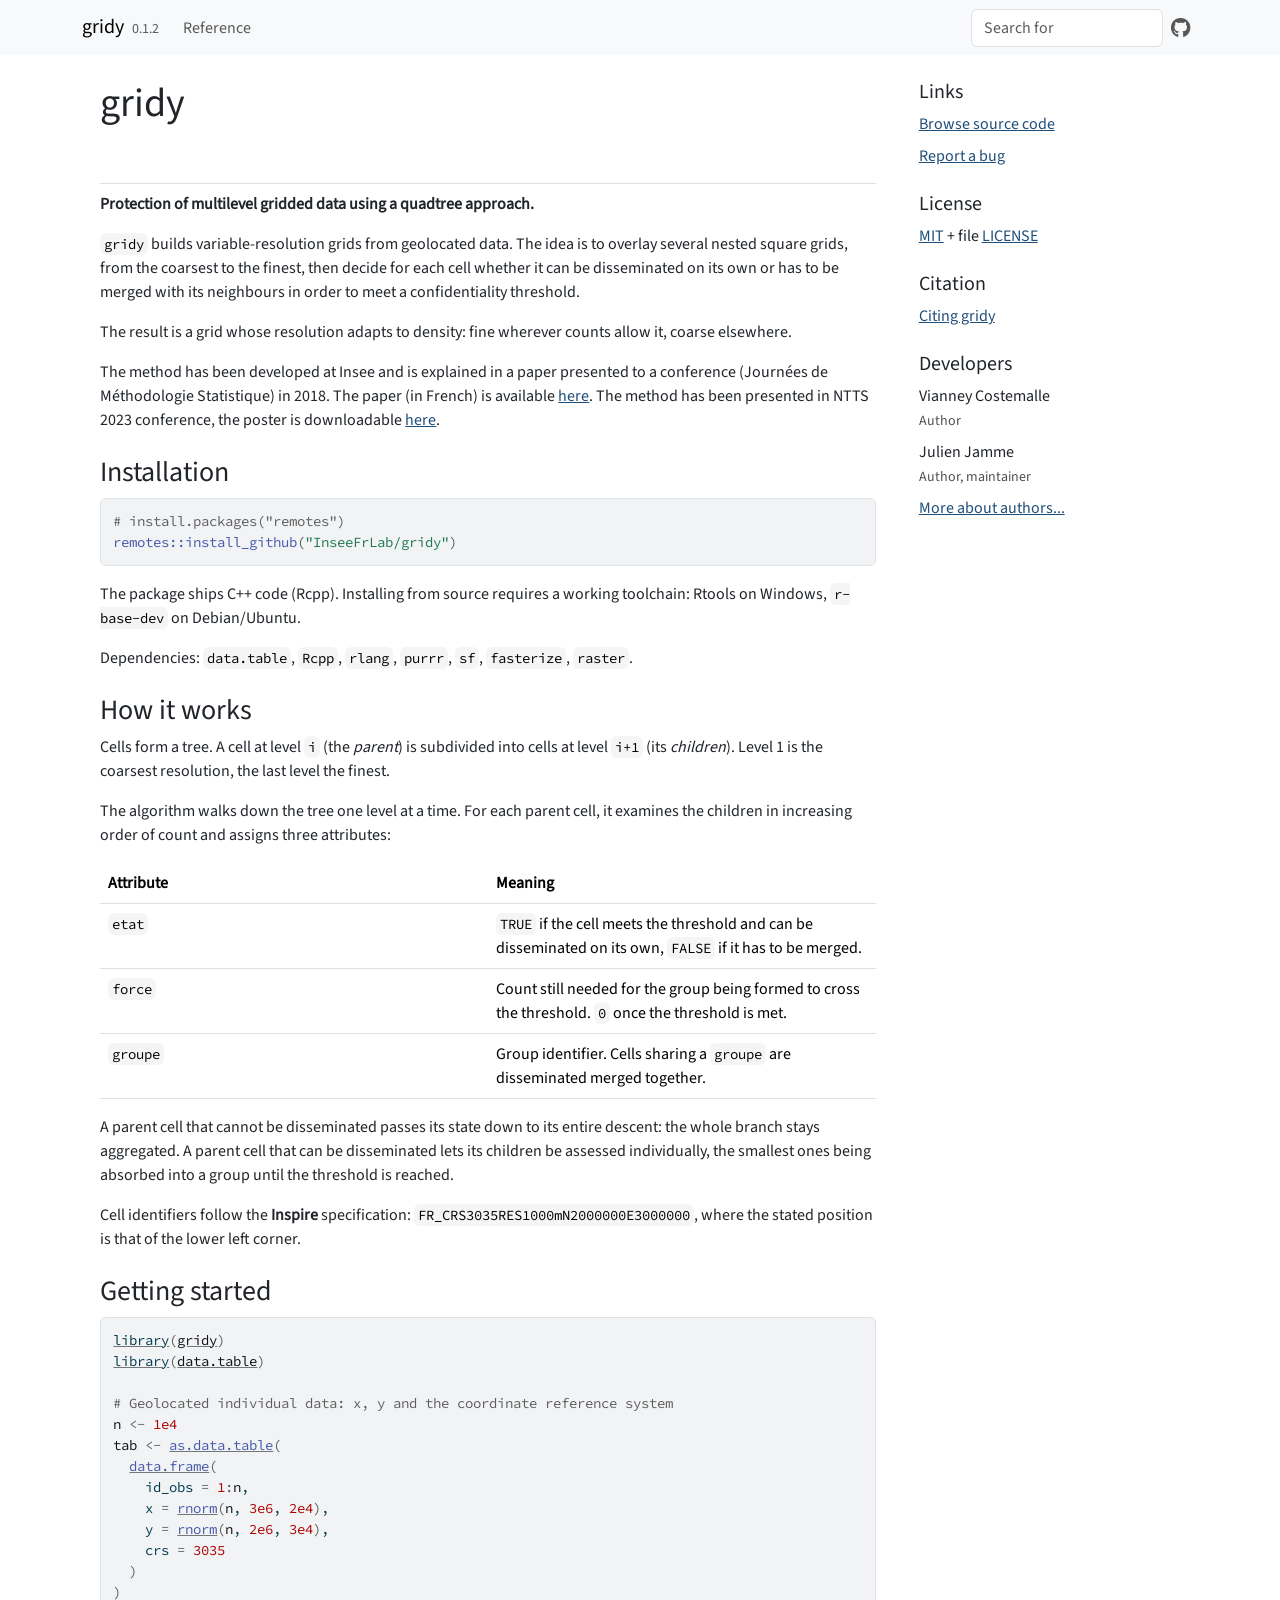
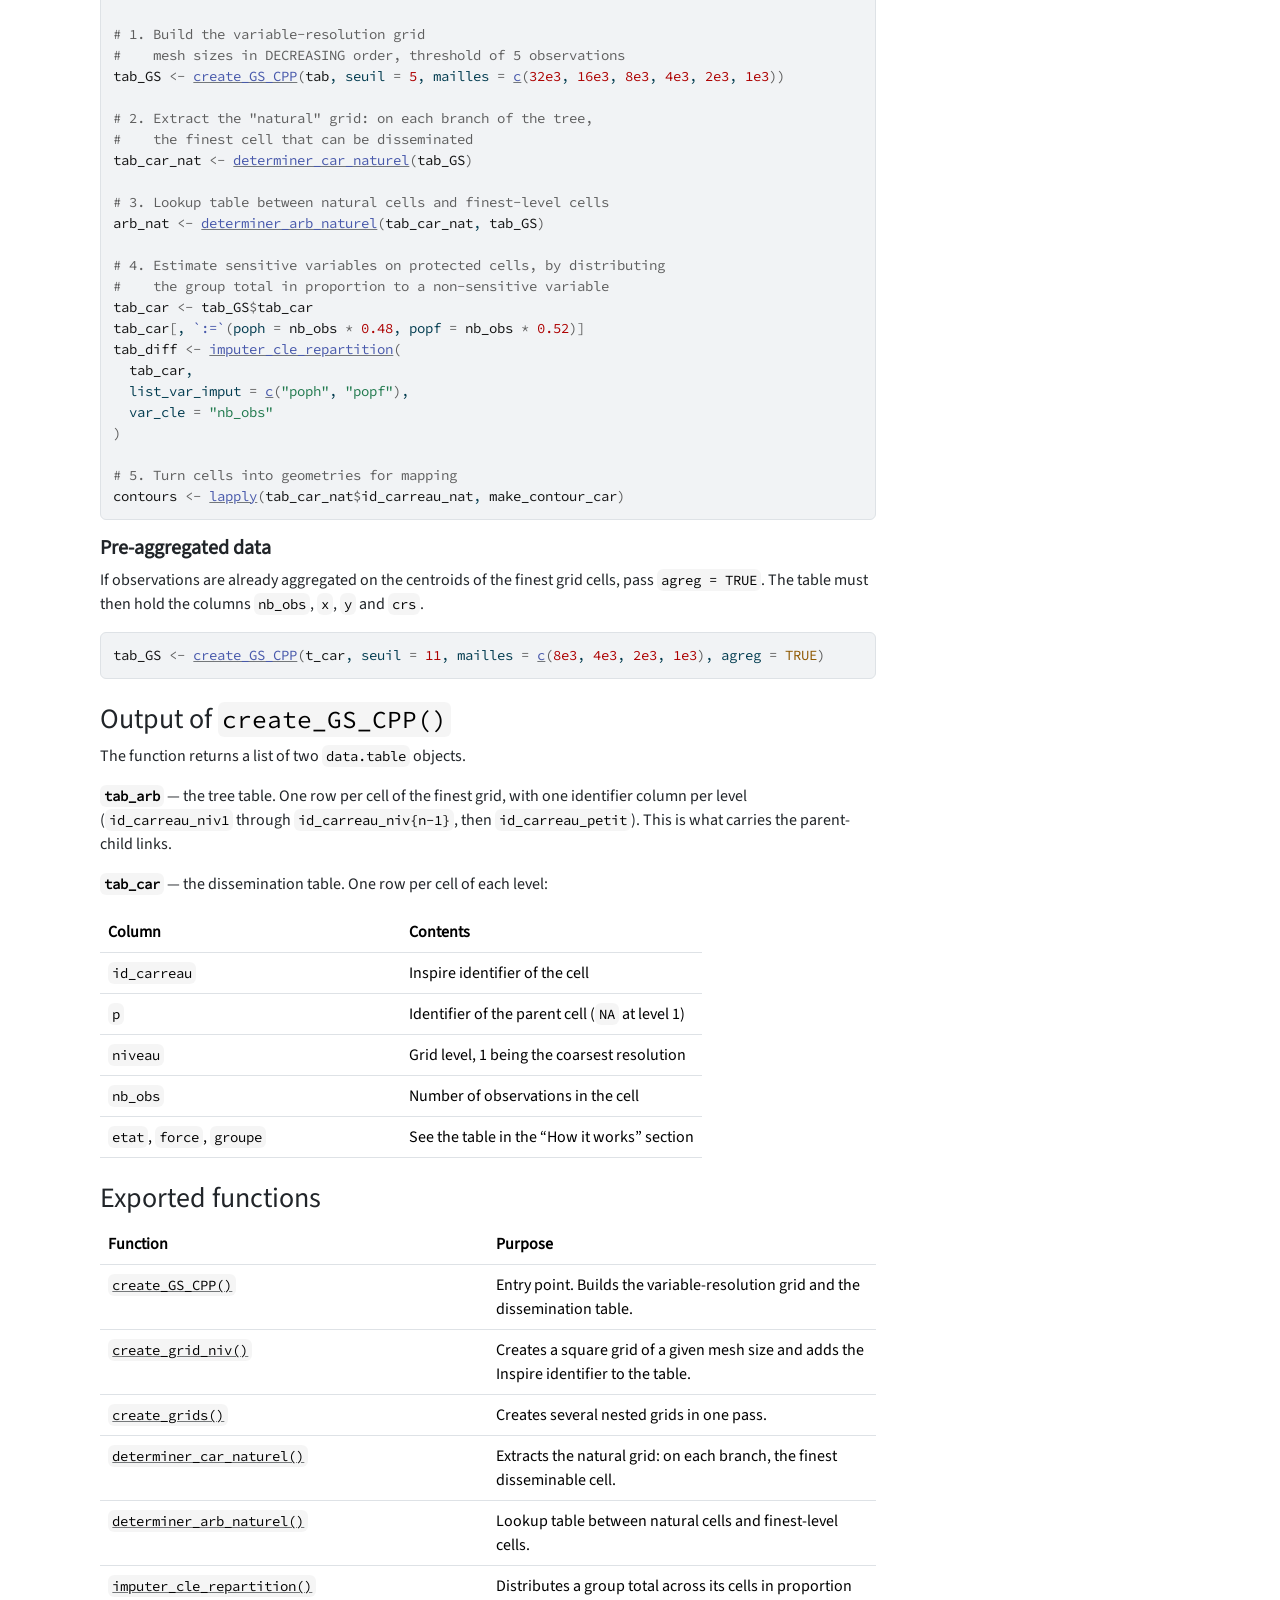
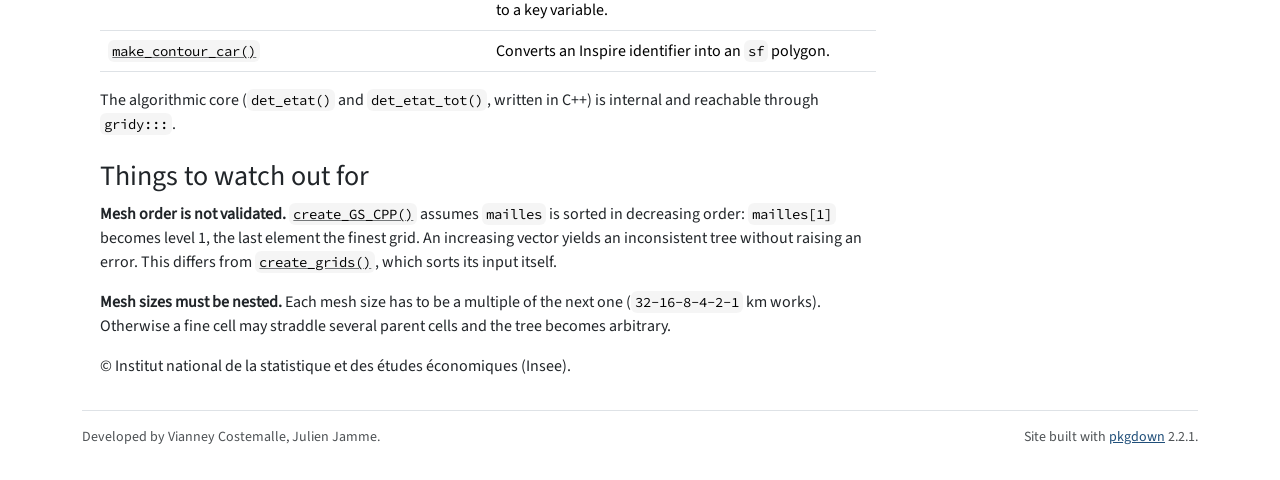
==== index.html @ 4ddfb9d8 "Deploying to gh-pages from @ InseeFrLab/gridy@8c935d1a6d9907ec8af794f78db752bbc20fb508 🚀" ====
<!DOCTYPE html>
<!-- Generated by pkgdown: do not edit by hand --><html lang="en">
<head>
<meta http-equiv="Content-Type" content="text/html; charset=UTF-8">
<meta charset="utf-8">
<meta http-equiv="X-UA-Compatible" content="IE=edge">
<meta name="viewport" content="width=device-width, initial-scale=1, shrink-to-fit=no">
<title>Protect multilevel gridded data • gridy</title>
<script src="deps/jquery-3.6.0/jquery-3.6.0.min.js"></script><meta name="viewport" content="width=device-width, initial-scale=1, shrink-to-fit=no">
<link href="deps/bootstrap-5.3.8/bootstrap.min.css" rel="stylesheet">
<script src="deps/bootstrap-5.3.8/bootstrap.bundle.min.js"></script><link href="deps/Source_Sans_3-0.4.10/font.css" rel="stylesheet">
<link href="deps/Source_Code_Pro-0.4.10/font.css" rel="stylesheet">
<link href="deps/font-awesome-6.5.2/css/all.min.css" rel="stylesheet">
<link href="deps/font-awesome-6.5.2/css/v4-shims.min.css" rel="stylesheet">
<script src="deps/headroom-0.11.0/headroom.min.js"></script><script src="deps/headroom-0.11.0/jQuery.headroom.min.js"></script><script src="deps/bootstrap-toc-1.0.1/bootstrap-toc.min.js"></script><script src="deps/clipboard.js-2.0.11/clipboard.min.js"></script><script src="deps/search-1.0.0/autocomplete.jquery.min.js"></script><script src="deps/search-1.0.0/fuse.min.js"></script><script src="deps/search-1.0.0/mark.min.js"></script><!-- pkgdown --><script src="pkgdown.js"></script><meta property="og:title" content="Protect multilevel gridded data">
<meta name="description" content="Build variable-resolution grids from geolocated data, so that every disseminated unit meets a frequency threshold.
">
<meta property="og:description" content="Build variable-resolution grids from geolocated data, so that every disseminated unit meets a frequency threshold.
">
</head>
<body>
    <a href="#main" class="visually-hidden-focusable">Skip to contents</a>


    <nav class="navbar navbar-expand-lg fixed-top bg-light" data-bs-theme="light" aria-label="Site navigation"><div class="container">

    <a class="navbar-brand me-2" href="index.html">gridy</a>

    <small class="nav-text text-muted me-auto" data-bs-toggle="tooltip" data-bs-placement="bottom" title="">0.1.2</small>


    <button class="navbar-toggler" type="button" data-bs-toggle="collapse" data-bs-target="#navbar" aria-controls="navbar" aria-expanded="false" aria-label="Toggle navigation">
      <span class="navbar-toggler-icon"></span>
    </button>

    <div id="navbar" class="collapse navbar-collapse ms-3">
      <ul class="navbar-nav me-auto">
<li class="nav-item"><a class="nav-link" href="reference/index.html">Reference</a></li>
      </ul>
<ul class="navbar-nav">
<li class="nav-item"><form class="form-inline" role="search">
 <input class="form-control" type="search" name="search-input" id="search-input" autocomplete="off" aria-label="Search site" placeholder="Search for" data-search-index="search.json">
</form></li>
<li class="nav-item"><a class="external-link nav-link" href="https://github.com/InseeFrLab/gridy/" aria-label="GitHub"><span class="fa fab fa-github fa-lg"></span></a></li>
      </ul>
</div>


  </div>
</nav><div class="container template-home">
<div class="row">
  <main id="main" class="col-md-9"><div class="section level1">
<div class="page-header"><h1 id="gridy">gridy<a class="anchor" aria-label="anchor" href="#gridy"></a>
</h1></div>
<!-- badges: start -->
<!-- badges: end -->
<p><strong>Protection of multilevel gridded data using a quadtree approach.</strong></p>
<p><code>gridy</code> builds variable-resolution grids from geolocated data. The idea is to overlay several nested square grids, from the coarsest to the finest, then decide for each cell whether it can be disseminated on its own or has to be merged with its neighbours in order to meet a confidentiality threshold.</p>
<p>The result is a grid whose resolution adapts to density: fine wherever counts allow it, coarse elsewhere.</p>
<p>The method has been developed at Insee and is explained in a paper presented to a conference (Journées de Méthodologie Statistique) in 2018. The paper (in French) is available <a href="https://journees-methodologie-statistique.insee.net/diffusion-de-donnees-finement-localisees-ne-laisser-personne-sur-le-carreau/" class="external-link">here</a>. The method has been presented in NTTS 2023 conference, the poster is downloadable <a href="https://github.com/InseeFrLab/ntts_2023_poster_census_sdc_template_insee/blob/main/ntts_2023_poster_census_sdc_template_insee.pdf" class="external-link">here</a>.</p>
<div class="section level2">
<h2 id="installation">Installation<a class="anchor" aria-label="anchor" href="#installation"></a>
</h2>
<div class="sourceCode" id="cb1"><pre class="downlit sourceCode r">
<code class="sourceCode R"><span><span class="co"># install.packages("remotes")</span></span>
<span><span class="fu">remotes</span><span class="fu">::</span><span class="fu">install_github</span><span class="op">(</span><span class="st">"InseeFrLab/gridy"</span><span class="op">)</span></span></code></pre></div>
<p>The package ships C++ code (Rcpp). Installing from source requires a working toolchain: Rtools on Windows, <code>r-base-dev</code> on Debian/Ubuntu.</p>
<p>Dependencies: <code>data.table</code>, <code>Rcpp</code>, <code>rlang</code>, <code>purrr</code>, <code>sf</code>, <code>fasterize</code>, <code>raster</code>.</p>
</div>
<div class="section level2">
<h2 id="how-it-works">How it works<a class="anchor" aria-label="anchor" href="#how-it-works"></a>
</h2>
<p>Cells form a tree. A cell at level <code>i</code> (the <em>parent</em>) is subdivided into cells at level <code>i+1</code> (its <em>children</em>). Level 1 is the coarsest resolution, the last level the finest.</p>
<p>The algorithm walks down the tree one level at a time. For each parent cell, it examines the children in increasing order of count and assigns three attributes:</p>
<table class="table">
<colgroup>
<col width="50%">
<col width="50%">
</colgroup>
<thead><tr>
<th>Attribute</th>
<th>Meaning</th>
</tr></thead>
<tbody>
<tr>
<td><code>etat</code></td>
<td>
<code>TRUE</code> if the cell meets the threshold and can be disseminated on its own, <code>FALSE</code> if it has to be merged.</td>
</tr>
<tr>
<td><code>force</code></td>
<td>Count still needed for the group being formed to cross the threshold. <code>0</code> once the threshold is met.</td>
</tr>
<tr>
<td><code>groupe</code></td>
<td>Group identifier. Cells sharing a <code>groupe</code> are disseminated merged together.</td>
</tr>
</tbody>
</table>
<p>A parent cell that cannot be disseminated passes its state down to its entire descent: the whole branch stays aggregated. A parent cell that can be disseminated lets its children be assessed individually, the smallest ones being absorbed into a group until the threshold is reached.</p>
<p>Cell identifiers follow the <strong>Inspire</strong> specification: <code>FR_CRS3035RES1000mN2000000E3000000</code>, where the stated position is that of the lower left corner.</p>
</div>
<div class="section level2">
<h2 id="getting-started">Getting started<a class="anchor" aria-label="anchor" href="#getting-started"></a>
</h2>
<div class="sourceCode" id="cb2"><pre class="downlit sourceCode r">
<code class="sourceCode R"><span><span class="kw"><a href="https://rdrr.io/r/base/library.html" class="external-link">library</a></span><span class="op">(</span><span class="va"><a href="https://github.com/InseeFrLab/gridy" class="external-link">gridy</a></span><span class="op">)</span></span>
<span><span class="kw"><a href="https://rdrr.io/r/base/library.html" class="external-link">library</a></span><span class="op">(</span><span class="va"><a href="https://r-datatable.com" class="external-link">data.table</a></span><span class="op">)</span></span>
<span></span>
<span><span class="co"># Geolocated individual data: x, y and the coordinate reference system</span></span>
<span><span class="va">n</span> <span class="op">&lt;-</span> <span class="fl">1e4</span></span>
<span><span class="va">tab</span> <span class="op">&lt;-</span> <span class="fu"><a href="https://rdrr.io/pkg/data.table/man/as.data.table.html" class="external-link">as.data.table</a></span><span class="op">(</span></span>
<span>  <span class="fu"><a href="https://rdrr.io/r/base/data.frame.html" class="external-link">data.frame</a></span><span class="op">(</span></span>
<span>    id_obs <span class="op">=</span> <span class="fl">1</span><span class="op">:</span><span class="va">n</span>,</span>
<span>    x <span class="op">=</span> <span class="fu"><a href="https://rdrr.io/r/stats/Normal.html" class="external-link">rnorm</a></span><span class="op">(</span><span class="va">n</span>, <span class="fl">3e6</span>, <span class="fl">2e4</span><span class="op">)</span>,</span>
<span>    y <span class="op">=</span> <span class="fu"><a href="https://rdrr.io/r/stats/Normal.html" class="external-link">rnorm</a></span><span class="op">(</span><span class="va">n</span>, <span class="fl">2e6</span>, <span class="fl">3e4</span><span class="op">)</span>,</span>
<span>    crs <span class="op">=</span> <span class="fl">3035</span></span>
<span>  <span class="op">)</span></span>
<span><span class="op">)</span></span>
<span></span>
<span><span class="co"># 1. Build the variable-resolution grid</span></span>
<span><span class="co">#    mesh sizes in DECREASING order, threshold of 5 observations</span></span>
<span><span class="va">tab_GS</span> <span class="op">&lt;-</span> <span class="fu"><a href="reference/create_GS_CPP.html">create_GS_CPP</a></span><span class="op">(</span><span class="va">tab</span>, seuil <span class="op">=</span> <span class="fl">5</span>, mailles <span class="op">=</span> <span class="fu"><a href="https://rdrr.io/r/base/c.html" class="external-link">c</a></span><span class="op">(</span><span class="fl">32e3</span>, <span class="fl">16e3</span>, <span class="fl">8e3</span>, <span class="fl">4e3</span>, <span class="fl">2e3</span>, <span class="fl">1e3</span><span class="op">)</span><span class="op">)</span></span>
<span></span>
<span><span class="co"># 2. Extract the "natural" grid: on each branch of the tree,</span></span>
<span><span class="co">#    the finest cell that can be disseminated</span></span>
<span><span class="va">tab_car_nat</span> <span class="op">&lt;-</span> <span class="fu"><a href="reference/determiner_car_naturel.html">determiner_car_naturel</a></span><span class="op">(</span><span class="va">tab_GS</span><span class="op">)</span></span>
<span></span>
<span><span class="co"># 3. Lookup table between natural cells and finest-level cells</span></span>
<span><span class="va">arb_nat</span> <span class="op">&lt;-</span> <span class="fu"><a href="reference/determiner_arb_naturel.html">determiner_arb_naturel</a></span><span class="op">(</span><span class="va">tab_car_nat</span>, <span class="va">tab_GS</span><span class="op">)</span></span>
<span></span>
<span><span class="co"># 4. Estimate sensitive variables on protected cells, by distributing</span></span>
<span><span class="co">#    the group total in proportion to a non-sensitive variable</span></span>
<span><span class="va">tab_car</span> <span class="op">&lt;-</span> <span class="va">tab_GS</span><span class="op">$</span><span class="va">tab_car</span></span>
<span><span class="va">tab_car</span><span class="op">[</span>, <span class="fu">`:=`</span><span class="op">(</span>poph <span class="op">=</span> <span class="va">nb_obs</span> <span class="op">*</span> <span class="fl">0.48</span>, popf <span class="op">=</span> <span class="va">nb_obs</span> <span class="op">*</span> <span class="fl">0.52</span><span class="op">)</span><span class="op">]</span></span>
<span><span class="va">tab_diff</span> <span class="op">&lt;-</span> <span class="fu"><a href="reference/imputer_cle_repartition.html">imputer_cle_repartition</a></span><span class="op">(</span></span>
<span>  <span class="va">tab_car</span>,</span>
<span>  list_var_imput <span class="op">=</span> <span class="fu"><a href="https://rdrr.io/r/base/c.html" class="external-link">c</a></span><span class="op">(</span><span class="st">"poph"</span>, <span class="st">"popf"</span><span class="op">)</span>,</span>
<span>  var_cle <span class="op">=</span> <span class="st">"nb_obs"</span></span>
<span><span class="op">)</span></span>
<span></span>
<span><span class="co"># 5. Turn cells into geometries for mapping</span></span>
<span><span class="va">contours</span> <span class="op">&lt;-</span> <span class="fu"><a href="https://rdrr.io/r/base/lapply.html" class="external-link">lapply</a></span><span class="op">(</span><span class="va">tab_car_nat</span><span class="op">$</span><span class="va">id_carreau_nat</span>, <span class="va">make_contour_car</span><span class="op">)</span></span></code></pre></div>
<div class="section level3">
<h3 id="pre-aggregated-data">Pre-aggregated data<a class="anchor" aria-label="anchor" href="#pre-aggregated-data"></a>
</h3>
<p>If observations are already aggregated on the centroids of the finest grid cells, pass <code>agreg = TRUE</code>. The table must then hold the columns <code>nb_obs</code>, <code>x</code>, <code>y</code> and <code>crs</code>.</p>
<div class="sourceCode" id="cb3"><pre class="downlit sourceCode r">
<code class="sourceCode R"><span><span class="va">tab_GS</span> <span class="op">&lt;-</span> <span class="fu"><a href="reference/create_GS_CPP.html">create_GS_CPP</a></span><span class="op">(</span><span class="va">t_car</span>, seuil <span class="op">=</span> <span class="fl">11</span>, mailles <span class="op">=</span> <span class="fu"><a href="https://rdrr.io/r/base/c.html" class="external-link">c</a></span><span class="op">(</span><span class="fl">8e3</span>, <span class="fl">4e3</span>, <span class="fl">2e3</span>, <span class="fl">1e3</span><span class="op">)</span>, agreg <span class="op">=</span> <span class="cn">TRUE</span><span class="op">)</span></span></code></pre></div>
</div>
</div>
<div class="section level2">
<h2 id="output-of-create_gs_cpp">Output of <code>create_GS_CPP()</code>
<a class="anchor" aria-label="anchor" href="#output-of-create_gs_cpp"></a>
</h2>
<p>The function returns a list of two <code>data.table</code> objects.</p>
<p><strong><code>tab_arb</code></strong> — the tree table. One row per cell of the finest grid, with one identifier column per level (<code>id_carreau_niv1</code> through <code>id_carreau_niv{n-1}</code>, then <code>id_carreau_petit</code>). This is what carries the parent-child links.</p>
<p><strong><code>tab_car</code></strong> — the dissemination table. One row per cell of each level:</p>
<table class="table">
<colgroup>
<col width="50%">
<col width="50%">
</colgroup>
<thead><tr>
<th>Column</th>
<th>Contents</th>
</tr></thead>
<tbody>
<tr>
<td><code>id_carreau</code></td>
<td>Inspire identifier of the cell</td>
</tr>
<tr>
<td><code>p</code></td>
<td>Identifier of the parent cell (<code>NA</code> at level 1)</td>
</tr>
<tr>
<td><code>niveau</code></td>
<td>Grid level, 1 being the coarsest resolution</td>
</tr>
<tr>
<td><code>nb_obs</code></td>
<td>Number of observations in the cell</td>
</tr>
<tr>
<td>
<code>etat</code>, <code>force</code>, <code>groupe</code>
</td>
<td>See the table in the “How it works” section</td>
</tr>
</tbody>
</table>
</div>
<div class="section level2">
<h2 id="exported-functions">Exported functions<a class="anchor" aria-label="anchor" href="#exported-functions"></a>
</h2>
<table class="table">
<colgroup>
<col width="50%">
<col width="50%">
</colgroup>
<thead><tr>
<th>Function</th>
<th>Purpose</th>
</tr></thead>
<tbody>
<tr>
<td><code><a href="reference/create_GS_CPP.html">create_GS_CPP()</a></code></td>
<td>Entry point. Builds the variable-resolution grid and the dissemination table.</td>
</tr>
<tr>
<td><code><a href="reference/create_grid_niv.html">create_grid_niv()</a></code></td>
<td>Creates a square grid of a given mesh size and adds the Inspire identifier to the table.</td>
</tr>
<tr>
<td><code><a href="reference/create_grids.html">create_grids()</a></code></td>
<td>Creates several nested grids in one pass.</td>
</tr>
<tr>
<td><code><a href="reference/determiner_car_naturel.html">determiner_car_naturel()</a></code></td>
<td>Extracts the natural grid: on each branch, the finest disseminable cell.</td>
</tr>
<tr>
<td><code><a href="reference/determiner_arb_naturel.html">determiner_arb_naturel()</a></code></td>
<td>Lookup table between natural cells and finest-level cells.</td>
</tr>
<tr>
<td><code><a href="reference/imputer_cle_repartition.html">imputer_cle_repartition()</a></code></td>
<td>Distributes a group total across its cells in proportion to a key variable.</td>
</tr>
<tr>
<td><code><a href="reference/make_contour_car.html">make_contour_car()</a></code></td>
<td>Converts an Inspire identifier into an <code>sf</code> polygon.</td>
</tr>
</tbody>
</table>
<p>The algorithmic core (<code>det_etat()</code> and <code>det_etat_tot()</code>, written in C++) is internal and reachable through <code>gridy:::</code>.</p>
</div>
<div class="section level2">
<h2 id="things-to-watch-out-for">Things to watch out for<a class="anchor" aria-label="anchor" href="#things-to-watch-out-for"></a>
</h2>
<p><strong>Mesh order is not validated.</strong> <code><a href="reference/create_GS_CPP.html">create_GS_CPP()</a></code> assumes <code>mailles</code> is sorted in decreasing order: <code>mailles[1]</code> becomes level 1, the last element the finest grid. An increasing vector yields an inconsistent tree without raising an error. This differs from <code><a href="reference/create_grids.html">create_grids()</a></code>, which sorts its input itself.</p>
<p><strong>Mesh sizes must be nested.</strong> Each mesh size has to be a multiple of the next one (<code>32-16-8-4-2-1</code> km works). Otherwise a fine cell may straddle several parent cells and the tree becomes arbitrary.</p>
<p>© Institut national de la statistique et des études économiques (Insee).</p>
</div>
</div>
  </main><aside class="col-md-3"><div class="links">
<h2 data-toc-skip>Links</h2>
<ul class="list-unstyled">
<li><a href="https://github.com/InseeFrLab/gridy/" class="external-link">Browse source code</a></li>
<li><a href="https://github.com/InseeFrLab/gridy/issues" class="external-link">Report a bug</a></li>
</ul>
</div>

<div class="license">
<h2 data-toc-skip>License</h2>
<ul class="list-unstyled">
<li>
<a href="https://opensource.org/licenses/mit-license.php" class="external-link">MIT</a> + file <a href="LICENSE-text.html">LICENSE</a>
</li>
</ul>
</div>


<div class="citation">
<h2 data-toc-skip>Citation</h2>
<ul class="list-unstyled">
<li><a href="authors.html#citation">Citing gridy</a></li>
</ul>
</div>

<div class="developers">
<h2 data-toc-skip>Developers</h2>
<ul class="list-unstyled">
<li>Vianney Costemalle <br><small class="roles"> Author </small>   </li>
<li>Julien Jamme <br><small class="roles"> Author, maintainer </small>   </li>
<li><a href="authors.html">More about authors...</a></li>
</ul>
</div>



  </aside>
</div>


    <footer><div class="pkgdown-footer-left">
  <p>Developed by Vianney Costemalle, Julien Jamme.</p>
</div>

<div class="pkgdown-footer-right">
  <p>Site built with <a href="https://pkgdown.r-lib.org/" class="external-link">pkgdown</a> 2.2.1.</p>
</div>

    </footer>
</div>





  </body>
</html>
---- deps/Source_Sans_3-0.4.10/font.css ----
/* cyrillic-ext */
@font-face {
  font-family: 'Source Sans 3';
  font-style: normal;
  font-weight: 400;
  font-display: swap;
  src: url(nwpBtKy2OAdR1K-IwhWudF-R9QMylBJAV3Bo8Ky462EH9CsKng.woff2) format('woff2');
  unicode-range: U+0460-052F, U+1C80-1C8A, U+20B4, U+2DE0-2DFF, U+A640-A69F, U+FE2E-FE2F;
}
/* cyrillic */
@font-face {
  font-family: 'Source Sans 3';
  font-style: normal;
  font-weight: 400;
  font-display: swap;
  src: url(nwpBtKy2OAdR1K-IwhWudF-R9QMylBJAV3Bo8Ky462EO9CsKng.woff2) format('woff2');
  unicode-range: U+0301, U+0400-045F, U+0490-0491, U+04B0-04B1, U+2116;
}
/* greek-ext */
@font-face {
  font-family: 'Source Sans 3';
  font-style: normal;
  font-weight: 400;
  font-display: swap;
  src: url(nwpBtKy2OAdR1K-IwhWudF-R9QMylBJAV3Bo8Ky462EG9CsKng.woff2) format('woff2');
  unicode-range: U+1F00-1FFF;
}
/* greek */
@font-face {
  font-family: 'Source Sans 3';
  font-style: normal;
  font-weight: 400;
  font-display: swap;
  src: url(nwpBtKy2OAdR1K-IwhWudF-R9QMylBJAV3Bo8Ky462EJ9CsKng.woff2) format('woff2');
  unicode-range: U+0370-0377, U+037A-037F, U+0384-038A, U+038C, U+038E-03A1, U+03A3-03FF;
}
/* vietnamese */
@font-face {
  font-family: 'Source Sans 3';
  font-style: normal;
  font-weight: 400;
  font-display: swap;
  src: url(nwpBtKy2OAdR1K-IwhWudF-R9QMylBJAV3Bo8Ky462EF9CsKng.woff2) format('woff2');
  unicode-range: U+0102-0103, U+0110-0111, U+0128-0129, U+0168-0169, U+01A0-01A1, U+01AF-01B0, U+0300-0301, U+0303-0304, U+0308-0309, U+0323, U+0329, U+1EA0-1EF9, U+20AB;
}
/* latin-ext */
@font-face {
  font-family: 'Source Sans 3';
  font-style: normal;
  font-weight: 400;
  font-display: swap;
  src: url(nwpBtKy2OAdR1K-IwhWudF-R9QMylBJAV3Bo8Ky462EE9CsKng.woff2) format('woff2');
  unicode-range: U+0100-02BA, U+02BD-02C5, U+02C7-02CC, U+02CE-02D7, U+02DD-02FF, U+0304, U+0308, U+0329, U+1D00-1DBF, U+1E00-1E9F, U+1EF2-1EFF, U+2020, U+20A0-20AB, U+20AD-20C0, U+2113, U+2C60-2C7F, U+A720-A7FF;
}
/* latin */
@font-face {
  font-family: 'Source Sans 3';
  font-style: normal;
  font-weight: 400;
  font-display: swap;
  src: url(nwpBtKy2OAdR1K-IwhWudF-R9QMylBJAV3Bo8Ky462EK9Cs.woff2) format('woff2');
  unicode-range: U+0000-00FF, U+0131, U+0152-0153, U+02BB-02BC, U+02C6, U+02DA, U+02DC, U+0304, U+0308, U+0329, U+2000-206F, U+20AC, U+2122, U+2191, U+2193, U+2212, U+2215, U+FEFF, U+FFFD;
}
---- deps/Source_Code_Pro-0.4.10/font.css ----
/* cyrillic-ext */
@font-face {
  font-family: 'Source Code Pro';
  font-style: normal;
  font-weight: 400;
  font-display: swap;
  src: url(HI_diYsKILxRpg3hIP6sJ7fM7PqPMcMnZFqUwX28DMyQtMRrTEUc.woff2) format('woff2');
  unicode-range: U+0460-052F, U+1C80-1C8A, U+20B4, U+2DE0-2DFF, U+A640-A69F, U+FE2E-FE2F;
}
/* cyrillic */
@font-face {
  font-family: 'Source Code Pro';
  font-style: normal;
  font-weight: 400;
  font-display: swap;
  src: url(HI_diYsKILxRpg3hIP6sJ7fM7PqPMcMnZFqUwX28DMyQtM1rTEUc.woff2) format('woff2');
  unicode-range: U+0301, U+0400-045F, U+0490-0491, U+04B0-04B1, U+2116;
}
/* greek-ext */
@font-face {
  font-family: 'Source Code Pro';
  font-style: normal;
  font-weight: 400;
  font-display: swap;
  src: url(HI_diYsKILxRpg3hIP6sJ7fM7PqPMcMnZFqUwX28DMyQtMVrTEUc.woff2) format('woff2');
  unicode-range: U+1F00-1FFF;
}
/* greek */
@font-face {
  font-family: 'Source Code Pro';
  font-style: normal;
  font-weight: 400;
  font-display: swap;
  src: url(HI_diYsKILxRpg3hIP6sJ7fM7PqPMcMnZFqUwX28DMyQtMprTEUc.woff2) format('woff2');
  unicode-range: U+0370-0377, U+037A-037F, U+0384-038A, U+038C, U+038E-03A1, U+03A3-03FF;
}
/* vietnamese */
@font-face {
  font-family: 'Source Code Pro';
  font-style: normal;
  font-weight: 400;
  font-display: swap;
  src: url(HI_diYsKILxRpg3hIP6sJ7fM7PqPMcMnZFqUwX28DMyQtMZrTEUc.woff2) format('woff2');
  unicode-range: U+0102-0103, U+0110-0111, U+0128-0129, U+0168-0169, U+01A0-01A1, U+01AF-01B0, U+0300-0301, U+0303-0304, U+0308-0309, U+0323, U+0329, U+1EA0-1EF9, U+20AB;
}
/* latin-ext */
@font-face {
  font-family: 'Source Code Pro';
  font-style: normal;
  font-weight: 400;
  font-display: swap;
  src: url(HI_diYsKILxRpg3hIP6sJ7fM7PqPMcMnZFqUwX28DMyQtMdrTEUc.woff2) format('woff2');
  unicode-range: U+0100-02BA, U+02BD-02C5, U+02C7-02CC, U+02CE-02D7, U+02DD-02FF, U+0304, U+0308, U+0329, U+1D00-1DBF, U+1E00-1E9F, U+1EF2-1EFF, U+2020, U+20A0-20AB, U+20AD-20C0, U+2113, U+2C60-2C7F, U+A720-A7FF;
}
/* latin */
@font-face {
  font-family: 'Source Code Pro';
  font-style: normal;
  font-weight: 400;
  font-display: swap;
  src: url(HI_diYsKILxRpg3hIP6sJ7fM7PqPMcMnZFqUwX28DMyQtMlrTA.woff2) format('woff2');
  unicode-range: U+0000-00FF, U+0131, U+0152-0153, U+02BB-02BC, U+02C6, U+02DA, U+02DC, U+0304, U+0308, U+0329, U+2000-206F, U+20AC, U+2122, U+2191, U+2193, U+2212, U+2215, U+FEFF, U+FFFD;
}
---- deps/font-awesome-6.5.2/css/v4-shims.min.css ----
/*!
 * Font Awesome Free 6.5.2 by @fontawesome - https://fontawesome.com
 * License - https://fontawesome.com/license/free (Icons: CC BY 4.0, Fonts: SIL OFL 1.1, Code: MIT License)
 * Copyright 2024 Fonticons, Inc.
 */
.fa.fa-glass:before{content:"\f000"}.fa.fa-envelope-o{font-family:"Font Awesome 6 Free";font-weight:400}.fa.fa-envelope-o:before{content:"\f0e0"}.fa.fa-star-o{font-family:"Font Awesome 6 Free";font-weight:400}.fa.fa-star-o:before{content:"\f005"}.fa.fa-close:before,.fa.fa-remove:before{content:"\f00d"}.fa.fa-gear:before{content:"\f013"}.fa.fa-trash-o{font-family:"Font Awesome 6 Free";font-weight:400}.fa.fa-trash-o:before{content:"\f2ed"}.fa.fa-home:before{content:"\f015"}.fa.fa-file-o{font-family:"Font Awesome 6 Free";font-weight:400}.fa.fa-file-o:before{content:"\f15b"}.fa.fa-clock-o{font-family:"Font Awesome 6 Free";font-weight:400}.fa.fa-clock-o:before{content:"\f017"}.fa.fa-arrow-circle-o-down{font-family:"Font Awesome 6 Free";font-weight:400}.fa.fa-arrow-circle-o-down:before{content:"\f358"}.fa.fa-arrow-circle-o-up{font-family:"Font Awesome 6 Free";font-weight:400}.fa.fa-arrow-circle-o-up:before{content:"\f35b"}.fa.fa-play-circle-o{font-family:"Font Awesome 6 Free";font-weight:400}.fa.fa-play-circle-o:before{content:"\f144"}.fa.fa-repeat:before,.fa.fa-rotate-right:before{content:"\f01e"}.fa.fa-refresh:before{content:"\f021"}.fa.fa-list-alt{font-family:"Font Awesome 6 Free";font-weight:400}.fa.fa-list-alt:before{content:"\f022"}.fa.fa-dedent:before{content:"\f03b"}.fa.fa-video-camera:before{content:"\f03d"}.fa.fa-picture-o{font-family:"Font Awesome 6 Free";font-weight:400}.fa.fa-picture-o:before{content:"\f03e"}.fa.fa-photo{font-family:"Font Awesome 6 Free";font-weight:400}.fa.fa-photo:before{content:"\f03e"}.fa.fa-image{font-family:"Font Awesome 6 Free";font-weight:400}.fa.fa-image:before{content:"\f03e"}.fa.fa-map-marker:before{content:"\f3c5"}.fa.fa-pencil-square-o{font-family:"Font Awesome 6 Free";font-weight:400}.fa.fa-pencil-square-o:before{content:"\f044"}.fa.fa-edit{font-family:"Font Awesome 6 Free";font-weight:400}.fa.fa-edit:before{content:"\f044"}.fa.fa-share-square-o:before{content:"\f14d"}.fa.fa-check-square-o{font-family:"Font Awesome 6 Free";font-weight:400}.fa.fa-check-square-o:before{content:"\f14a"}.fa.fa-arrows:before{content:"\f0b2"}.fa.fa-times-circle-o{font-family:"Font Awesome 6 Free";font-weight:400}.fa.fa-times-circle-o:before{content:"\f057"}.fa.fa-check-circle-o{font-family:"Font Awesome 6 Free";font-weight:400}.fa.fa-check-circle-o:before{content:"\f058"}.fa.fa-mail-forward:before{content:"\f064"}.fa.fa-expand:before{content:"\f424"}.fa.fa-compress:before{content:"\f422"}.fa.fa-eye,.fa.fa-eye-slash{font-family:"Font Awesome 6 Free";font-weight:400}.fa.fa-warning:before{content:"\f071"}.fa.fa-calendar:before{content:"\f073"}.fa.fa-arrows-v:before{content:"\f338"}.fa.fa-arrows-h:before{content:"\f337"}.fa.fa-bar-chart-o:before,.fa.fa-bar-chart:before{content:"\e0e3"}.fa.fa-twitter-square{font-family:"Font Awesome 6 Brands";font-weight:400}.fa.fa-twitter-square:before{content:"\f081"}.fa.fa-facebook-square{font-family:"Font Awesome 6 Brands";font-weight:400}.fa.fa-facebook-square:before{content:"\f082"}.fa.fa-gears:before{content:"\f085"}.fa.fa-thumbs-o-up{font-family:"Font Awesome 6 Free";font-weight:400}.fa.fa-thumbs-o-up:before{content:"\f164"}.fa.fa-thumbs-o-down{font-family:"Font Awesome 6 Free";font-weight:400}.fa.fa-thumbs-o-down:before{content:"\f165"}.fa.fa-heart-o{font-family:"Font Awesome 6 Free";font-weight:400}.fa.fa-heart-o:before{content:"\f004"}.fa.fa-sign-out:before{content:"\f2f5"}.fa.fa-linkedin-square{font-family:"Font Awesome 6 Brands";font-weight:400}.fa.fa-linkedin-square:before{content:"\f08c"}.fa.fa-thumb-tack:before{content:"\f08d"}.fa.fa-external-link:before{content:"\f35d"}.fa.fa-sign-in:before{content:"\f2f6"}.fa.fa-github-square{font-family:"Font Awesome 6 Brands";font-weight:400}.fa.fa-github-square:before{content:"\f092"}.fa.fa-lemon-o{font-family:"Font Awesome 6 Free";font-weight:400}.fa.fa-lemon-o:before{content:"\f094"}.fa.fa-square-o{font-family:"Font Awesome 6 Free";font-weight:400}.fa.fa-square-o:before{content:"\f0c8"}.fa.fa-bookmark-o{font-family:"Font Awesome 6 Free";font-weight:400}.fa.fa-bookmark-o:before{content:"\f02e"}.fa.fa-facebook,.fa.fa-twitter{font-family:"Font Awesome 6 Brands";font-weight:400}.fa.fa-facebook:before{content:"\f39e"}.fa.fa-facebook-f{font-family:"Font Awesome 6 Brands";font-weight:400}.fa.fa-facebook-f:before{content:"\f39e"}.fa.fa-github{font-family:"Font Awesome 6 Brands";font-weight:400}.fa.fa-credit-card{font-family:"Font Awesome 6 Free";font-weight:400}.fa.fa-feed:before{content:"\f09e"}.fa.fa-hdd-o{font-family:"Font Awesome 6 Free";font-weight:400}.fa.fa-hdd-o:before{content:"\f0a0"}.fa.fa-hand-o-right{font-family:"Font Awesome 6 Free";font-weight:400}.fa.fa-hand-o-right:before{content:"\f0a4"}.fa.fa-hand-o-left{font-family:"Font Awesome 6 Free";font-weight:400}.fa.fa-hand-o-left:before{content:"\f0a5"}.fa.fa-hand-o-up{font-family:"Font Awesome 6 Free";font-weight:400}.fa.fa-hand-o-up:before{content:"\f0a6"}.fa.fa-hand-o-down{font-family:"Font Awesome 6 Free";font-weight:400}.fa.fa-hand-o-down:before{content:"\f0a7"}.fa.fa-globe:before{content:"\f57d"}.fa.fa-tasks:before{content:"\f828"}.fa.fa-arrows-alt:before{content:"\f31e"}.fa.fa-group:before{content:"\f0c0"}.fa.fa-chain:before{content:"\f0c1"}.fa.fa-cut:before{content:"\f0c4"}.fa.fa-files-o{font-family:"Font Awesome 6 Free";font-weight:400}.fa.fa-files-o:before{content:"\f0c5"}.fa.fa-floppy-o{font-family:"Font Awesome 6 Free";font-weight:400}.fa.fa-floppy-o:before{content:"\f0c7"}.fa.fa-save{font-family:"Font Awesome 6 Free";font-weight:400}.fa.fa-save:before{content:"\f0c7"}.fa.fa-navicon:before,.fa.fa-reorder:before{content:"\f0c9"}.fa.fa-magic:before{content:"\e2ca"}.fa.fa-pinterest,.fa.fa-pinterest-square{font-family:"Font Awesome 6 Brands";font-weight:400}.fa.fa-pinterest-square:before{content:"\f0d3"}.fa.fa-google-plus-square{font-family:"Font Awesome 6 Brands";font-weight:400}.fa.fa-google-plus-square:before{content:"\f0d4"}.fa.fa-google-plus{font-family:"Font Awesome 6 Brands";font-weight:400}.fa.fa-google-plus:before{content:"\f0d5"}.fa.fa-money:before{content:"\f3d1"}.fa.fa-unsorted:before{content:"\f0dc"}.fa.fa-sort-desc:before{content:"\f0dd"}.fa.fa-sort-asc:before{content:"\f0de"}.fa.fa-linkedin{font-family:"Font Awesome 6 Brands";font-weight:400}.fa.fa-linkedin:before{content:"\f0e1"}.fa.fa-rotate-left:before{content:"\f0e2"}.fa.fa-legal:before{content:"\f0e3"}.fa.fa-dashboard:before,.fa.fa-tachometer:before{content:"\f625"}.fa.fa-comment-o{font-family:"Font Awesome 6 Free";font-weight:400}.fa.fa-comment-o:before{content:"\f075"}.fa.fa-comments-o{font-family:"Font Awesome 6 Free";font-weight:400}.fa.fa-comments-o:before{content:"\f086"}.fa.fa-flash:before{content:"\f0e7"}.fa.fa-clipboard:before{content:"\f0ea"}.fa.fa-lightbulb-o{font-family:"Font Awesome 6 Free";font-weight:400}.fa.fa-lightbulb-o:before{content:"\f0eb"}.fa.fa-exchange:before{content:"\f362"}.fa.fa-cloud-download:before{content:"\f0ed"}.fa.fa-cloud-upload:before{content:"\f0ee"}.fa.fa-bell-o{font-family:"Font Awesome 6 Free";font-weight:400}.fa.fa-bell-o:before{content:"\f0f3"}.fa.fa-cutlery:before{content:"\f2e7"}.fa.fa-file-text-o{font-family:"Font Awesome 6 Free";font-weight:400}.fa.fa-file-text-o:before{content:"\f15c"}.fa.fa-building-o{font-family:"Font Awesome 6 Free";font-weight:400}.fa.fa-building-o:before{content:"\f1ad"}.fa.fa-hospital-o{font-family:"Font Awesome 6 Free";font-weight:400}.fa.fa-hospital-o:before{content:"\f0f8"}.fa.fa-tablet:before{content:"\f3fa"}.fa.fa-mobile-phone:before,.fa.fa-mobile:before{content:"\f3cd"}.fa.fa-circle-o{font-family:"Font Awesome 6 Free";font-weight:400}.fa.fa-circle-o:before{content:"\f111"}.fa.fa-mail-reply:before{content:"\f3e5"}.fa.fa-github-alt{font-family:"Font Awesome 6 Brands";font-weight:400}.fa.fa-folder-o{font-family:"Font Awesome 6 Free";font-weight:400}.fa.fa-folder-o:before{content:"\f07b"}.fa.fa-folder-open-o{font-family:"Font Awesome 6 Free";font-weight:400}.fa.fa-folder-open-o:before{content:"\f07c"}.fa.fa-smile-o{font-family:"Font Awesome 6 Free";font-weight:400}.fa.fa-smile-o:before{content:"\f118"}.fa.fa-frown-o{font-family:"Font Awesome 6 Free";font-weight:400}.fa.fa-frown-o:before{content:"\f119"}.fa.fa-meh-o{font-family:"Font Awesome 6 Free";font-weight:400}.fa.fa-meh-o:before{content:"\f11a"}.fa.fa-keyboard-o{font-family:"Font Awesome 6 Free";font-weight:400}.fa.fa-keyboard-o:before{content:"\f11c"}.fa.fa-flag-o{font-family:"Font Awesome 6 Free";font-weight:400}.fa.fa-flag-o:before{content:"\f024"}.fa.fa-mail-reply-all:before{content:"\f122"}.fa.fa-star-half-o{font-family:"Font Awesome 6 Free";font-weight:400}.fa.fa-star-half-o:before{content:"\f5c0"}.fa.fa-star-half-empty{font-family:"Font Awesome 6 Free";font-weight:400}.fa.fa-star-half-empty:before{content:"\f5c0"}.fa.fa-star-half-full{font-family:"Font Awesome 6 Free";font-weight:400}.fa.fa-star-half-full:before{content:"\f5c0"}.fa.fa-code-fork:before{content:"\f126"}.fa.fa-chain-broken:before,.fa.fa-unlink:before{content:"\f127"}.fa.fa-calendar-o{font-family:"Font Awesome 6 Free";font-weight:400}.fa.fa-calendar-o:before{content:"\f133"}.fa.fa-css3,.fa.fa-html5,.fa.fa-maxcdn{font-family:"Font Awesome 6 Brands";font-weight:400}.fa.fa-unlock-alt:before{content:"\f09c"}.fa.fa-minus-square-o{font-family:"Font Awesome 6 Free";font-weight:400}.fa.fa-minus-square-o:before{content:"\f146"}.fa.fa-level-up:before{content:"\f3bf"}.fa.fa-level-down:before{content:"\f3be"}.fa.fa-pencil-square:before{content:"\f14b"}.fa.fa-external-link-square:before{content:"\f360"}.fa.fa-compass{font-family:"Font Awesome 6 Free";font-weight:400}.fa.fa-caret-square-o-down{font-family:"Font Awesome 6 Free";font-weight:400}.fa.fa-caret-square-o-down:before{content:"\f150"}.fa.fa-toggle-down{font-family:"Font Awesome 6 Free";font-weight:400}.fa.fa-toggle-down:before{content:"\f150"}.fa.fa-caret-square-o-up{font-family:"Font Awesome 6 Free";font-weight:400}.fa.fa-caret-square-o-up:before{content:"\f151"}.fa.fa-toggle-up{font-family:"Font Awesome 6 Free";font-weight:400}.fa.fa-toggle-up:before{content:"\f151"}.fa.fa-caret-square-o-right{font-family:"Font Awesome 6 Free";font-weight:400}.fa.fa-caret-square-o-right:before{content:"\f152"}.fa.fa-toggle-right{font-family:"Font Awesome 6 Free";font-weight:400}.fa.fa-toggle-right:before{content:"\f152"}.fa.fa-eur:before,.fa.fa-euro:before{content:"\f153"}.fa.fa-gbp:before{content:"\f154"}.fa.fa-dollar:before,.fa.fa-usd:before{content:"\24"}.fa.fa-inr:before,.fa.fa-rupee:before{content:"\e1bc"}.fa.fa-cny:before,.fa.fa-jpy:before,.fa.fa-rmb:before,.fa.fa-yen:before{content:"\f157"}.fa.fa-rouble:before,.fa.fa-rub:before,.fa.fa-ruble:before{content:"\f158"}.fa.fa-krw:before,.fa.fa-won:before{content:"\f159"}.fa.fa-bitcoin,.fa.fa-btc{font-family:"Font Awesome 6 Brands";font-weight:400}.fa.fa-bitcoin:before{content:"\f15a"}.fa.fa-file-text:before{content:"\f15c"}.fa.fa-sort-alpha-asc:before{content:"\f15d"}.fa.fa-sort-alpha-desc:before{content:"\f881"}.fa.fa-sort-amount-asc:before{content:"\f884"}.fa.fa-sort-amount-desc:before{content:"\f160"}.fa.fa-sort-numeric-asc:before{content:"\f162"}.fa.fa-sort-numeric-desc:before{content:"\f886"}.fa.fa-youtube-square{font-family:"Font Awesome 6 Brands";font-weight:400}.fa.fa-youtube-square:before{content:"\f431"}.fa.fa-xing,.fa.fa-xing-square,.fa.fa-youtube{font-family:"Font Awesome 6 Brands";font-weight:400}.fa.fa-xing-square:before{content:"\f169"}.fa.fa-youtube-play{font-family:"Font Awesome 6 Brands";font-weight:400}.fa.fa-youtube-play:before{content:"\f167"}.fa.fa-adn,.fa.fa-bitbucket,.fa.fa-bitbucket-square,.fa.fa-dropbox,.fa.fa-flickr,.fa.fa-instagram,.fa.fa-stack-overflow{font-family:"Font Awesome 6 Brands";font-weight:400}.fa.fa-bitbucket-square:before{content:"\f171"}.fa.fa-tumblr,.fa.fa-tumblr-square{font-family:"Font Awesome 6 Brands";font-weight:400}.fa.fa-tumblr-square:before{content:"\f174"}.fa.fa-long-arrow-down:before{content:"\f309"}.fa.fa-long-arrow-up:before{content:"\f30c"}.fa.fa-long-arrow-left:before{content:"\f30a"}.fa.fa-long-arrow-right:before{content:"\f30b"}.fa.fa-android,.fa.fa-apple,.fa.fa-dribbble,.fa.fa-foursquare,.fa.fa-gittip,.fa.fa-gratipay,.fa.fa-linux,.fa.fa-skype,.fa.fa-trello,.fa.fa-windows{font-family:"Font Awesome 6 Brands";font-weight:400}.fa.fa-gittip:before{content:"\f184"}.fa.fa-sun-o{font-family:"Font Awesome 6 Free";font-weight:400}.fa.fa-sun-o:before{content:"\f185"}.fa.fa-moon-o{font-family:"Font Awesome 6 Free";font-weight:400}.fa.fa-moon-o:before{content:"\f186"}.fa.fa-pagelines,.fa.fa-renren,.fa.fa-stack-exchange,.fa.fa-vk,.fa.fa-weibo{font-family:"Font Awesome 6 Brands";font-weight:400}.fa.fa-arrow-circle-o-right{font-family:"Font Awesome 6 Free";font-weight:400}.fa.fa-arrow-circle-o-right:before{content:"\f35a"}.fa.fa-arrow-circle-o-left{font-family:"Font Awesome 6 Free";font-weight:400}.fa.fa-arrow-circle-o-left:before{content:"\f359"}.fa.fa-caret-square-o-left{font-family:"Font Awesome 6 Free";font-weight:400}.fa.fa-caret-square-o-left:before{content:"\f191"}.fa.fa-toggle-left{font-family:"Font Awesome 6 Free";font-weight:400}.fa.fa-toggle-left:before{content:"\f191"}.fa.fa-dot-circle-o{font-family:"Font Awesome 6 Free";font-weight:400}.fa.fa-dot-circle-o:before{content:"\f192"}.fa.fa-vimeo-square{font-family:"Font Awesome 6 Brands";font-weight:400}.fa.fa-vimeo-square:before{content:"\f194"}.fa.fa-try:before,.fa.fa-turkish-lira:before{content:"\e2bb"}.fa.fa-plus-square-o{font-family:"Font Awesome 6 Free";font-weight:400}.fa.fa-plus-square-o:before{content:"\f0fe"}.fa.fa-openid,.fa.fa-slack,.fa.fa-wordpress{font-family:"Font Awesome 6 Brands";font-weight:400}.fa.fa-bank:before,.fa.fa-institution:before{content:"\f19c"}.fa.fa-mortar-board:before{content:"\f19d"}.fa.fa-google,.fa.fa-reddit,.fa.fa-reddit-square,.fa.fa-yahoo{font-family:"Font Awesome 6 Brands";font-weight:400}.fa.fa-reddit-square:before{content:"\f1a2"}.fa.fa-behance,.fa.fa-behance-square,.fa.fa-delicious,.fa.fa-digg,.fa.fa-drupal,.fa.fa-joomla,.fa.fa-pied-piper-alt,.fa.fa-pied-piper-pp,.fa.fa-stumbleupon,.fa.fa-stumbleupon-circle{font-family:"Font Awesome 6 Brands";font-weight:400}.fa.fa-behance-square:before{content:"\f1b5"}.fa.fa-steam,.fa.fa-steam-square{font-family:"Font Awesome 6 Brands";font-weight:400}.fa.fa-steam-square:before{content:"\f1b7"}.fa.fa-automobile:before{content:"\f1b9"}.fa.fa-cab:before{content:"\f1ba"}.fa.fa-deviantart,.fa.fa-soundcloud,.fa.fa-spotify{font-family:"Font Awesome 6 Brands";font-weight:400}.fa.fa-file-pdf-o{font-family:"Font Awesome 6 Free";font-weight:400}.fa.fa-file-pdf-o:before{content:"\f1c1"}.fa.fa-file-word-o{font-family:"Font Awesome 6 Free";font-weight:400}.fa.fa-file-word-o:before{content:"\f1c2"}.fa.fa-file-excel-o{font-family:"Font Awesome 6 Free";font-weight:400}.fa.fa-file-excel-o:before{content:"\f1c3"}.fa.fa-file-powerpoint-o{font-family:"Font Awesome 6 Free";font-weight:400}.fa.fa-file-powerpoint-o:before{content:"\f1c4"}.fa.fa-file-image-o{font-family:"Font Awesome 6 Free";font-weight:400}.fa.fa-file-image-o:before{content:"\f1c5"}.fa.fa-file-photo-o{font-family:"Font Awesome 6 Free";font-weight:400}.fa.fa-file-photo-o:before{content:"\f1c5"}.fa.fa-file-picture-o{font-family:"Font Awesome 6 Free";font-weight:400}.fa.fa-file-picture-o:before{content:"\f1c5"}.fa.fa-file-archive-o{font-family:"Font Awesome 6 Free";font-weight:400}.fa.fa-file-archive-o:before{content:"\f1c6"}.fa.fa-file-zip-o{font-family:"Font Awesome 6 Free";font-weight:400}.fa.fa-file-zip-o:before{content:"\f1c6"}.fa.fa-file-audio-o{font-family:"Font Awesome 6 Free";font-weight:400}.fa.fa-file-audio-o:before{content:"\f1c7"}.fa.fa-file-sound-o{font-family:"Font Awesome 6 Free";font-weight:400}.fa.fa-file-sound-o:before{content:"\f1c7"}.fa.fa-file-video-o{font-family:"Font Awesome 6 Free";font-weight:400}.fa.fa-file-video-o:before{content:"\f1c8"}.fa.fa-file-movie-o{font-family:"Font Awesome 6 Free";font-weight:400}.fa.fa-file-movie-o:before{content:"\f1c8"}.fa.fa-file-code-o{font-family:"Font Awesome 6 Free";font-weight:400}.fa.fa-file-code-o:before{content:"\f1c9"}.fa.fa-codepen,.fa.fa-jsfiddle,.fa.fa-vine{font-family:"Font Awesome 6 Brands";font-weight:400}.fa.fa-life-bouy:before,.fa.fa-life-buoy:before,.fa.fa-life-saver:before,.fa.fa-support:before{content:"\f1cd"}.fa.fa-circle-o-notch:before{content:"\f1ce"}.fa.fa-ra,.fa.fa-rebel{font-family:"Font Awesome 6 Brands";font-weight:400}.fa.fa-ra:before{content:"\f1d0"}.fa.fa-resistance{font-family:"Font Awesome 6 Brands";font-weight:400}.fa.fa-resistance:before{content:"\f1d0"}.fa.fa-empire,.fa.fa-ge{font-family:"Font Awesome 6 Brands";font-weight:400}.fa.fa-ge:before{content:"\f1d1"}.fa.fa-git-square{font-family:"Font Awesome 6 Brands";font-weight:400}.fa.fa-git-square:before{content:"\f1d2"}.fa.fa-git,.fa.fa-hacker-news,.fa.fa-y-combinator-square{font-family:"Font Awesome 6 Brands";font-weight:400}.fa.fa-y-combinator-square:before{content:"\f1d4"}.fa.fa-yc-square{font-family:"Font Awesome 6 Brands";font-weight:400}.fa.fa-yc-square:before{content:"\f1d4"}.fa.fa-qq,.fa.fa-tencent-weibo,.fa.fa-wechat,.fa.fa-weixin{font-family:"Font Awesome 6 Brands";font-weight:400}.fa.fa-wechat:before{content:"\f1d7"}.fa.fa-send:before{content:"\f1d8"}.fa.fa-paper-plane-o{font-family:"Font Awesome 6 Free";font-weight:400}.fa.fa-paper-plane-o:before{content:"\f1d8"}.fa.fa-send-o{font-family:"Font Awesome 6 Free";font-weight:400}.fa.fa-send-o:before{content:"\f1d8"}.fa.fa-circle-thin{font-family:"Font Awesome 6 Free";font-weight:400}.fa.fa-circle-thin:before{content:"\f111"}.fa.fa-header:before{content:"\f1dc"}.fa.fa-futbol-o{font-family:"Font Awesome 6 Free";font-weight:400}.fa.fa-futbol-o:before{content:"\f1e3"}.fa.fa-soccer-ball-o{font-family:"Font Awesome 6 Free";font-weight:400}.fa.fa-soccer-ball-o:before{content:"\f1e3"}.fa.fa-slideshare,.fa.fa-twitch,.fa.fa-yelp{font-family:"Font Awesome 6 Brands";font-weight:400}.fa.fa-newspaper-o{font-family:"Font Awesome 6 Free";font-weight:400}.fa.fa-newspaper-o:before{content:"\f1ea"}.fa.fa-cc-amex,.fa.fa-cc-discover,.fa.fa-cc-mastercard,.fa.fa-cc-paypal,.fa.fa-cc-stripe,.fa.fa-cc-visa,.fa.fa-google-wallet,.fa.fa-paypal{font-family:"Font Awesome 6 Brands";font-weight:400}.fa.fa-bell-slash-o{font-family:"Font Awesome 6 Free";font-weight:400}.fa.fa-bell-slash-o:before{content:"\f1f6"}.fa.fa-trash:before{content:"\f2ed"}.fa.fa-copyright{font-family:"Font Awesome 6 Free";font-weight:400}.fa.fa-eyedropper:before{content:"\f1fb"}.fa.fa-area-chart:before{content:"\f1fe"}.fa.fa-pie-chart:before{content:"\f200"}.fa.fa-line-chart:before{content:"\f201"}.fa.fa-lastfm,.fa.fa-lastfm-square{font-family:"Font Awesome 6 Brands";font-weight:400}.fa.fa-lastfm-square:before{content:"\f203"}.fa.fa-angellist,.fa.fa-ioxhost{font-family:"Font Awesome 6 Brands";font-weight:400}.fa.fa-cc{font-family:"Font Awesome 6 Free";font-weight:400}.fa.fa-cc:before{content:"\f20a"}.fa.fa-ils:before,.fa.fa-shekel:before,.fa.fa-sheqel:before{content:"\f20b"}.fa.fa-buysellads,.fa.fa-connectdevelop,.fa.fa-dashcube,.fa.fa-forumbee,.fa.fa-leanpub,.fa.fa-sellsy,.fa.fa-shirtsinbulk,.fa.fa-simplybuilt,.fa.fa-skyatlas{font-family:"Font Awesome 6 Brands";font-weight:400}.fa.fa-diamond{font-family:"Font Awesome 6 Free";font-weight:400}.fa.fa-diamond:before{content:"\f3a5"}.fa.fa-intersex:before,.fa.fa-transgender:before{content:"\f224"}.fa.fa-transgender-alt:before{content:"\f225"}.fa.fa-facebook-official{font-family:"Font Awesome 6 Brands";font-weight:400}.fa.fa-facebook-official:before{content:"\f09a"}.fa.fa-pinterest-p,.fa.fa-whatsapp{font-family:"Font Awesome 6 Brands";font-weight:400}.fa.fa-hotel:before{content:"\f236"}.fa.fa-medium,.fa.fa-viacoin,.fa.fa-y-combinator,.fa.fa-yc{font-family:"Font Awesome 6 Brands";font-weight:400}.fa.fa-yc:before{content:"\f23b"}.fa.fa-expeditedssl,.fa.fa-opencart,.fa.fa-optin-monster{font-family:"Font Awesome 6 Brands";font-weight:400}.fa.fa-battery-4:before,.fa.fa-battery:before{content:"\f240"}.fa.fa-battery-3:before{content:"\f241"}.fa.fa-battery-2:before{content:"\f242"}.fa.fa-battery-1:before{content:"\f243"}.fa.fa-battery-0:before{content:"\f244"}.fa.fa-object-group,.fa.fa-object-ungroup,.fa.fa-sticky-note-o{font-family:"Font Awesome 6 Free";font-weight:400}.fa.fa-sticky-note-o:before{content:"\f249"}.fa.fa-cc-diners-club,.fa.fa-cc-jcb{font-family:"Font Awesome 6 Brands";font-weight:400}.fa.fa-clone{font-family:"Font Awesome 6 Free";font-weight:400}.fa.fa-hourglass-o:before{content:"\f254"}.fa.fa-hourglass-1:before{content:"\f251"}.fa.fa-hourglass-2:before{content:"\f252"}.fa.fa-hourglass-3:before{content:"\f253"}.fa.fa-hand-rock-o{font-family:"Font Awesome 6 Free";font-weight:400}.fa.fa-hand-rock-o:before{content:"\f255"}.fa.fa-hand-grab-o{font-family:"Font Awesome 6 Free";font-weight:400}.fa.fa-hand-grab-o:before{content:"\f255"}.fa.fa-hand-paper-o{font-family:"Font Awesome 6 Free";font-weight:400}.fa.fa-hand-paper-o:before{content:"\f256"}.fa.fa-hand-stop-o{font-family:"Font Awesome 6 Free";font-weight:400}.fa.fa-hand-stop-o:before{content:"\f256"}.fa.fa-hand-scissors-o{font-family:"Font Awesome 6 Free";font-weight:400}.fa.fa-hand-scissors-o:before{content:"\f257"}.fa.fa-hand-lizard-o{font-family:"Font Awesome 6 Free";font-weight:400}.fa.fa-hand-lizard-o:before{content:"\f258"}.fa.fa-hand-spock-o{font-family:"Font Awesome 6 Free";font-weight:400}.fa.fa-hand-spock-o:before{content:"\f259"}.fa.fa-hand-pointer-o{font-family:"Font Awesome 6 Free";font-weight:400}.fa.fa-hand-pointer-o:before{content:"\f25a"}.fa.fa-hand-peace-o{font-family:"Font Awesome 6 Free";font-weight:400}.fa.fa-hand-peace-o:before{content:"\f25b"}.fa.fa-registered{font-family:"Font Awesome 6 Free";font-weight:400}.fa.fa-creative-commons,.fa.fa-gg,.fa.fa-gg-circle,.fa.fa-odnoklassniki,.fa.fa-odnoklassniki-square{font-family:"Font Awesome 6 Brands";font-weight:400}.fa.fa-odnoklassniki-square:before{content:"\f264"}.fa.fa-chrome,.fa.fa-firefox,.fa.fa-get-pocket,.fa.fa-internet-explorer,.fa.fa-opera,.fa.fa-safari,.fa.fa-wikipedia-w{font-family:"Font Awesome 6 Brands";font-weight:400}.fa.fa-television:before{content:"\f26c"}.fa.fa-500px,.fa.fa-amazon,.fa.fa-contao{font-family:"Font Awesome 6 Brands";font-weight:400}.fa.fa-calendar-plus-o{font-family:"Font Awesome 6 Free";font-weight:400}.fa.fa-calendar-plus-o:before{content:"\f271"}.fa.fa-calendar-minus-o{font-family:"Font Awesome 6 Free";font-weight:400}.fa.fa-calendar-minus-o:before{content:"\f272"}.fa.fa-calendar-times-o{font-family:"Font Awesome 6 Free";font-weight:400}.fa.fa-calendar-times-o:before{content:"\f273"}.fa.fa-calendar-check-o{font-family:"Font Awesome 6 Free";font-weight:400}.fa.fa-calendar-check-o:before{content:"\f274"}.fa.fa-map-o{font-family:"Font Awesome 6 Free";font-weight:400}.fa.fa-map-o:before{content:"\f279"}.fa.fa-commenting:before{content:"\f4ad"}.fa.fa-commenting-o{font-family:"Font Awesome 6 Free";font-weight:400}.fa.fa-commenting-o:before{content:"\f4ad"}.fa.fa-houzz,.fa.fa-vimeo{font-family:"Font Awesome 6 Brands";font-weight:400}.fa.fa-vimeo:before{content:"\f27d"}.fa.fa-black-tie,.fa.fa-edge,.fa.fa-fonticons,.fa.fa-reddit-alien{font-family:"Font Awesome 6 Brands";font-weight:400}.fa.fa-credit-card-alt:before{content:"\f09d"}.fa.fa-codiepie,.fa.fa-fort-awesome,.fa.fa-mixcloud,.fa.fa-modx,.fa.fa-product-hunt,.fa.fa-scribd,.fa.fa-usb{font-family:"Font Awesome 6 Brands";font-weight:400}.fa.fa-pause-circle-o{font-family:"Font Awesome 6 Free";font-weight:400}.fa.fa-pause-circle-o:before{content:"\f28b"}.fa.fa-stop-circle-o{font-family:"Font Awesome 6 Free";font-weight:400}.fa.fa-stop-circle-o:before{content:"\f28d"}.fa.fa-bluetooth,.fa.fa-bluetooth-b,.fa.fa-envira,.fa.fa-gitlab,.fa.fa-wheelchair-alt,.fa.fa-wpbeginner,.fa.fa-wpforms{font-family:"Font Awesome 6 Brands";font-weight:400}.fa.fa-wheelchair-alt:before{content:"\f368"}.fa.fa-question-circle-o{font-family:"Font Awesome 6 Free";font-weight:400}.fa.fa-question-circle-o:before{content:"\f059"}.fa.fa-volume-control-phone:before{content:"\f2a0"}.fa.fa-asl-interpreting:before{content:"\f2a3"}.fa.fa-deafness:before,.fa.fa-hard-of-hearing:before{content:"\f2a4"}.fa.fa-glide,.fa.fa-glide-g{font-family:"Font Awesome 6 Brands";font-weight:400}.fa.fa-signing:before{content:"\f2a7"}.fa.fa-viadeo,.fa.fa-viadeo-square{font-family:"Font Awesome 6 Brands";font-weight:400}.fa.fa-viadeo-square:before{content:"\f2aa"}.fa.fa-snapchat,.fa.fa-snapchat-ghost{font-family:"Font Awesome 6 Brands";font-weight:400}.fa.fa-snapchat-ghost:before{content:"\f2ab"}.fa.fa-snapchat-square{font-family:"Font Awesome 6 Brands";font-weight:400}.fa.fa-snapchat-square:before{content:"\f2ad"}.fa.fa-first-order,.fa.fa-google-plus-official,.fa.fa-pied-piper,.fa.fa-themeisle,.fa.fa-yoast{font-family:"Font Awesome 6 Brands";font-weight:400}.fa.fa-google-plus-official:before{content:"\f2b3"}.fa.fa-google-plus-circle{font-family:"Font Awesome 6 Brands";font-weight:400}.fa.fa-google-plus-circle:before{content:"\f2b3"}.fa.fa-fa,.fa.fa-font-awesome{font-family:"Font Awesome 6 Brands";font-weight:400}.fa.fa-fa:before{content:"\f2b4"}.fa.fa-handshake-o{font-family:"Font Awesome 6 Free";font-weight:400}.fa.fa-handshake-o:before{content:"\f2b5"}.fa.fa-envelope-open-o{font-family:"Font Awesome 6 Free";font-weight:400}.fa.fa-envelope-open-o:before{content:"\f2b6"}.fa.fa-linode{font-family:"Font Awesome 6 Brands";font-weight:400}.fa.fa-address-book-o{font-family:"Font Awesome 6 Free";font-weight:400}.fa.fa-address-book-o:before{content:"\f2b9"}.fa.fa-vcard:before{content:"\f2bb"}.fa.fa-address-card-o{font-family:"Font Awesome 6 Free";font-weight:400}.fa.fa-address-card-o:before{content:"\f2bb"}.fa.fa-vcard-o{font-family:"Font Awesome 6 Free";font-weight:400}.fa.fa-vcard-o:before{content:"\f2bb"}.fa.fa-user-circle-o{font-family:"Font Awesome 6 Free";font-weight:400}.fa.fa-user-circle-o:before{content:"\f2bd"}.fa.fa-user-o{font-family:"Font Awesome 6 Free";font-weight:400}.fa.fa-user-o:before{content:"\f007"}.fa.fa-id-badge{font-family:"Font Awesome 6 Free";font-weight:400}.fa.fa-drivers-license:before{content:"\f2c2"}.fa.fa-id-card-o{font-family:"Font Awesome 6 Free";font-weight:400}.fa.fa-id-card-o:before{content:"\f2c2"}.fa.fa-drivers-license-o{font-family:"Font Awesome 6 Free";font-weight:400}.fa.fa-drivers-license-o:before{content:"\f2c2"}.fa.fa-free-code-camp,.fa.fa-quora,.fa.fa-telegram{font-family:"Font Awesome 6 Brands";font-weight:400}.fa.fa-thermometer-4:before,.fa.fa-thermometer:before{content:"\f2c7"}.fa.fa-thermometer-3:before{content:"\f2c8"}.fa.fa-thermometer-2:before{content:"\f2c9"}.fa.fa-thermometer-1:before{content:"\f2ca"}.fa.fa-thermometer-0:before{content:"\f2cb"}.fa.fa-bathtub:before,.fa.fa-s15:before{content:"\f2cd"}.fa.fa-window-maximize,.fa.fa-window-restore{font-family:"Font Awesome 6 Free";font-weight:400}.fa.fa-times-rectangle:before{content:"\f410"}.fa.fa-window-close-o{font-family:"Font Awesome 6 Free";font-weight:400}.fa.fa-window-close-o:before{content:"\f410"}.fa.fa-times-rectangle-o{font-family:"Font Awesome 6 Free";font-weight:400}.fa.fa-times-rectangle-o:before{content:"\f410"}.fa.fa-bandcamp,.fa.fa-eercast,.fa.fa-etsy,.fa.fa-grav,.fa.fa-imdb,.fa.fa-ravelry{font-family:"Font Awesome 6 Brands";font-weight:400}.fa.fa-eercast:before{content:"\f2da"}.fa.fa-snowflake-o{font-family:"Font Awesome 6 Free";font-weight:400}.fa.fa-snowflake-o:before{content:"\f2dc"}.fa.fa-meetup,.fa.fa-superpowers,.fa.fa-wpexplorer{font-family:"Font Awesome 6 Brands";font-weight:400}
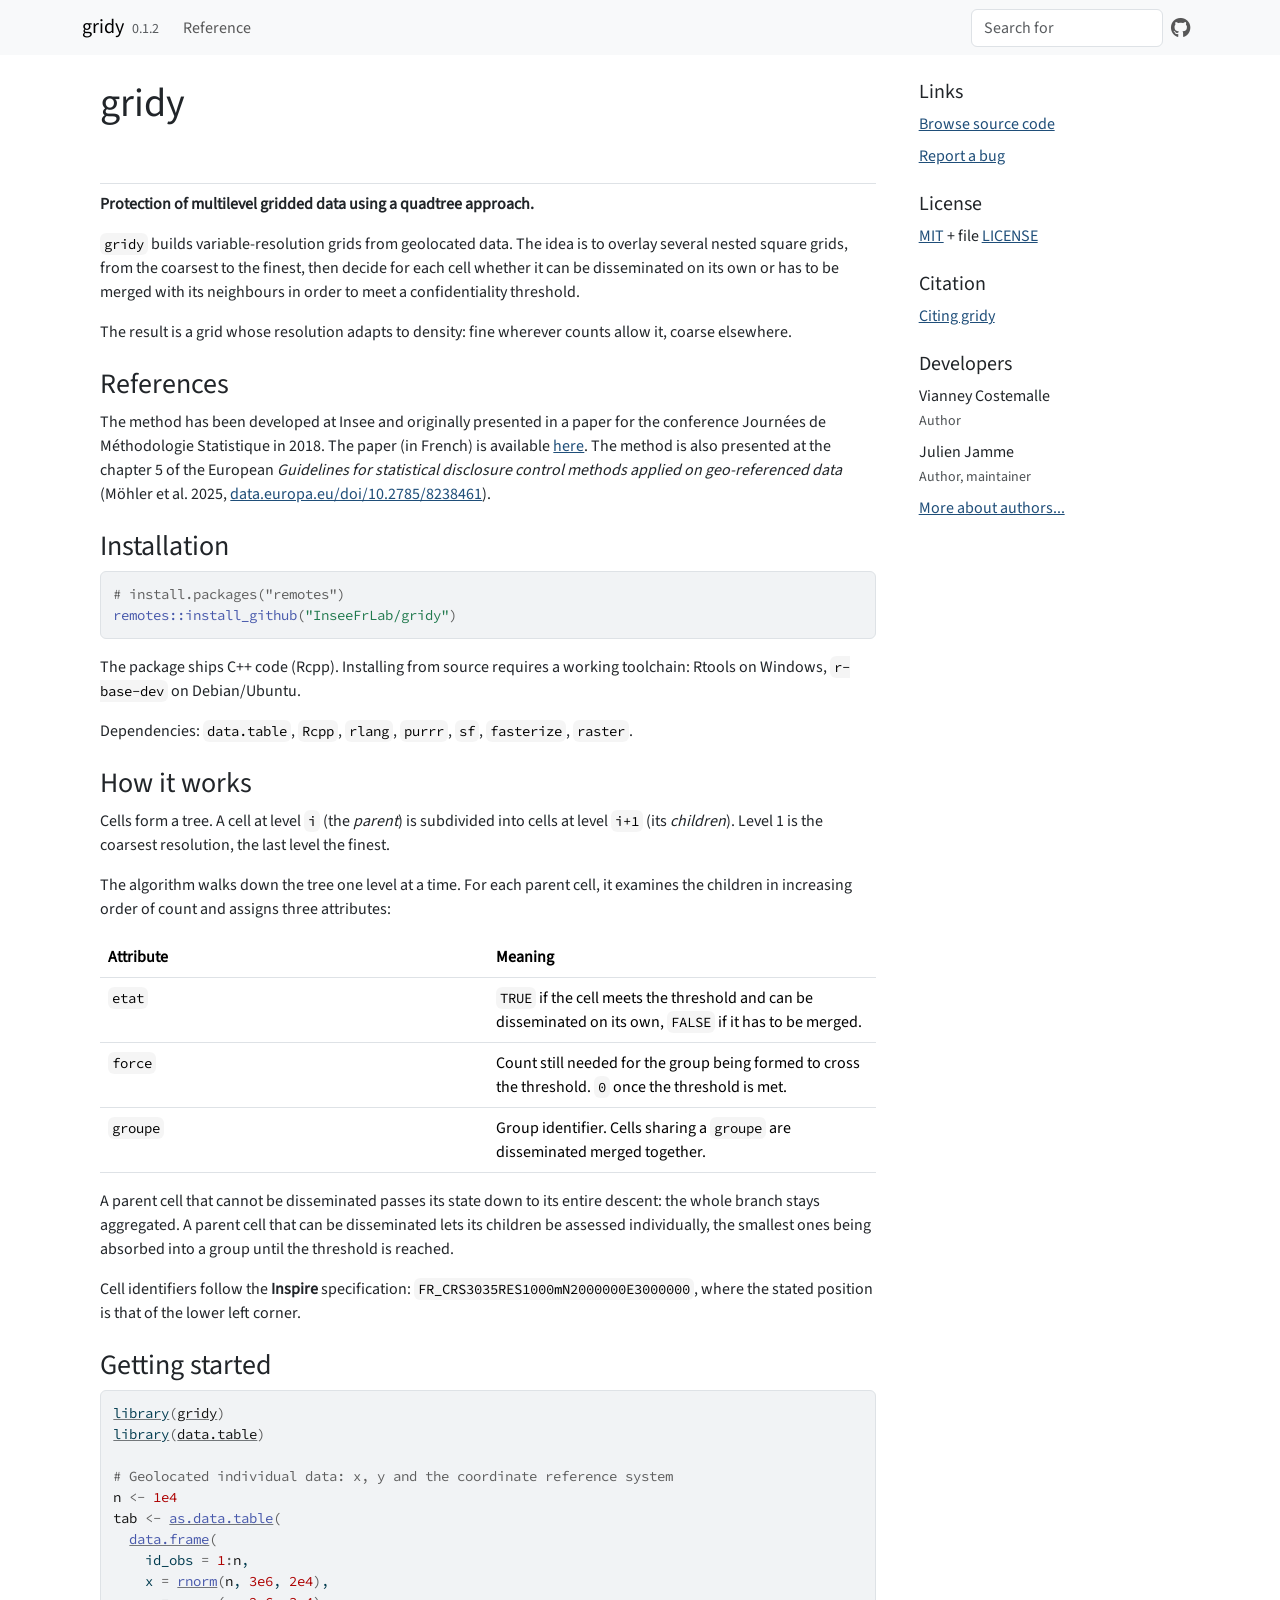
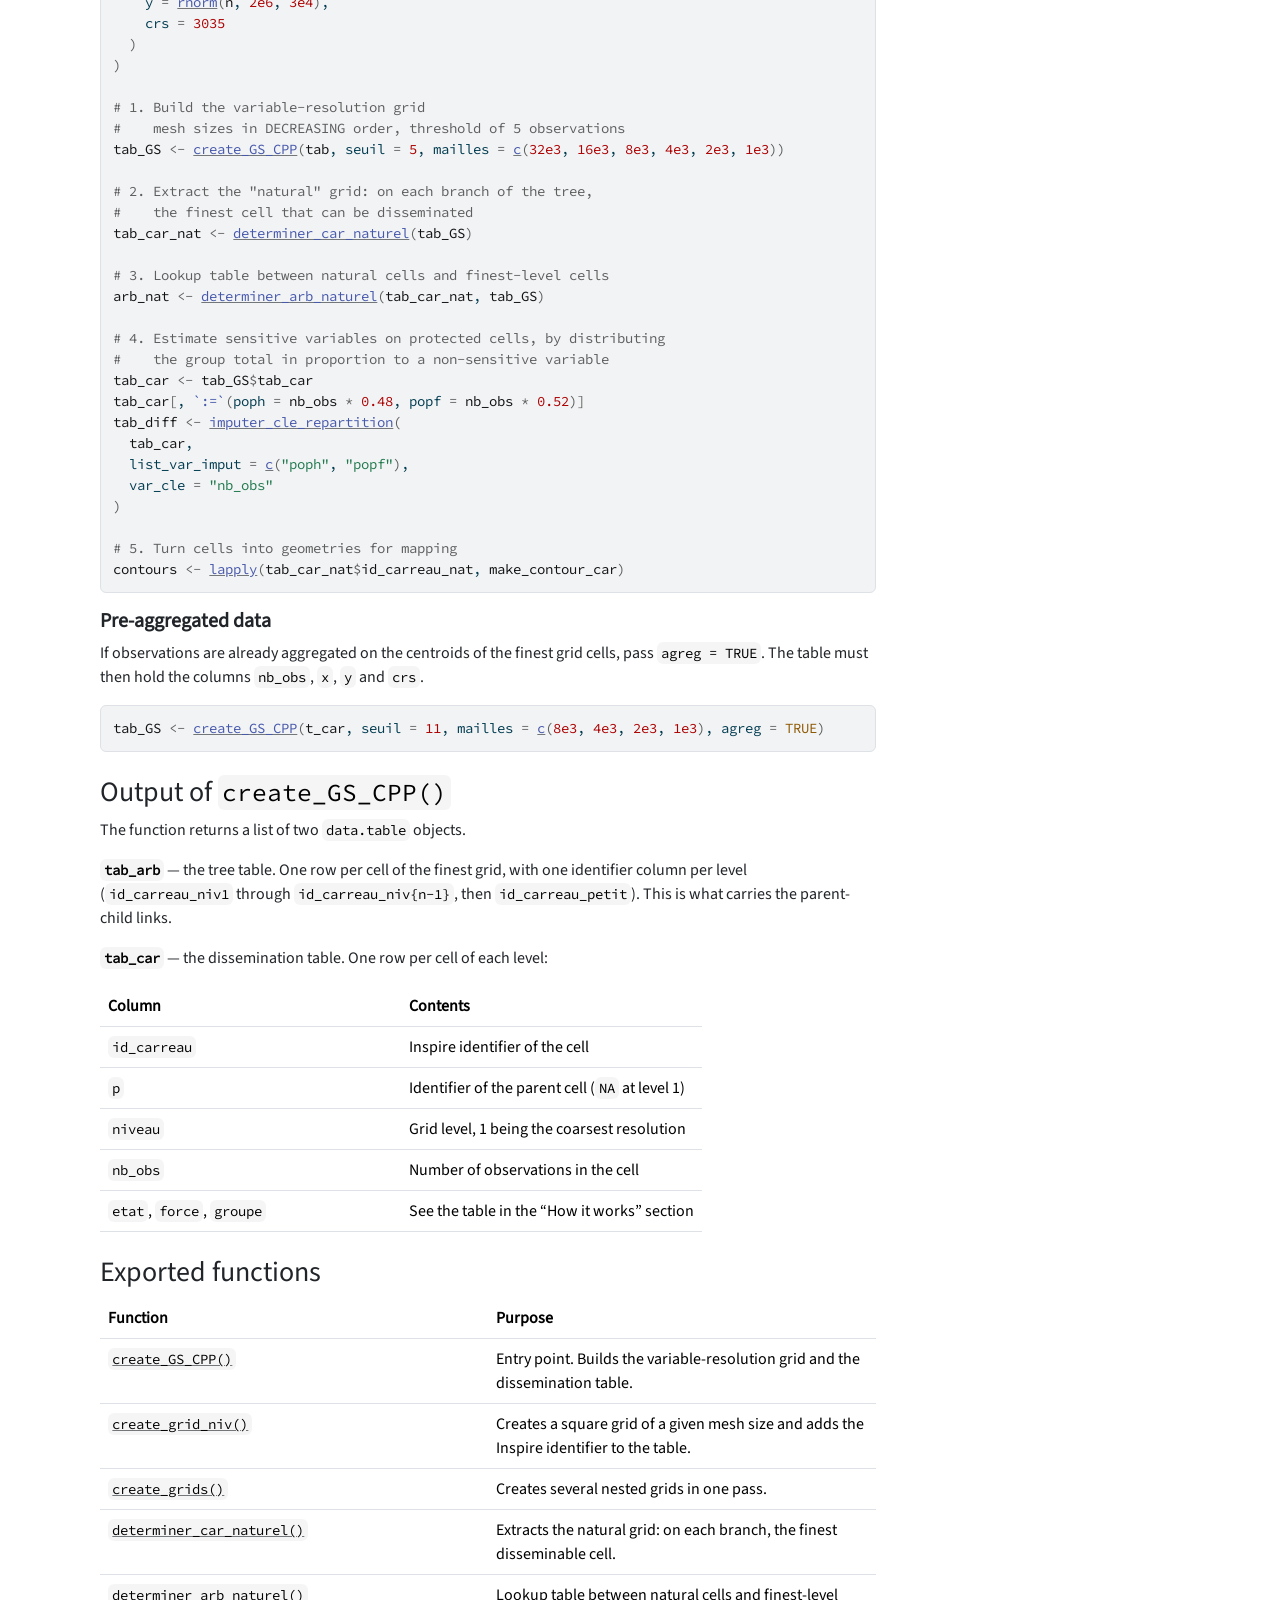
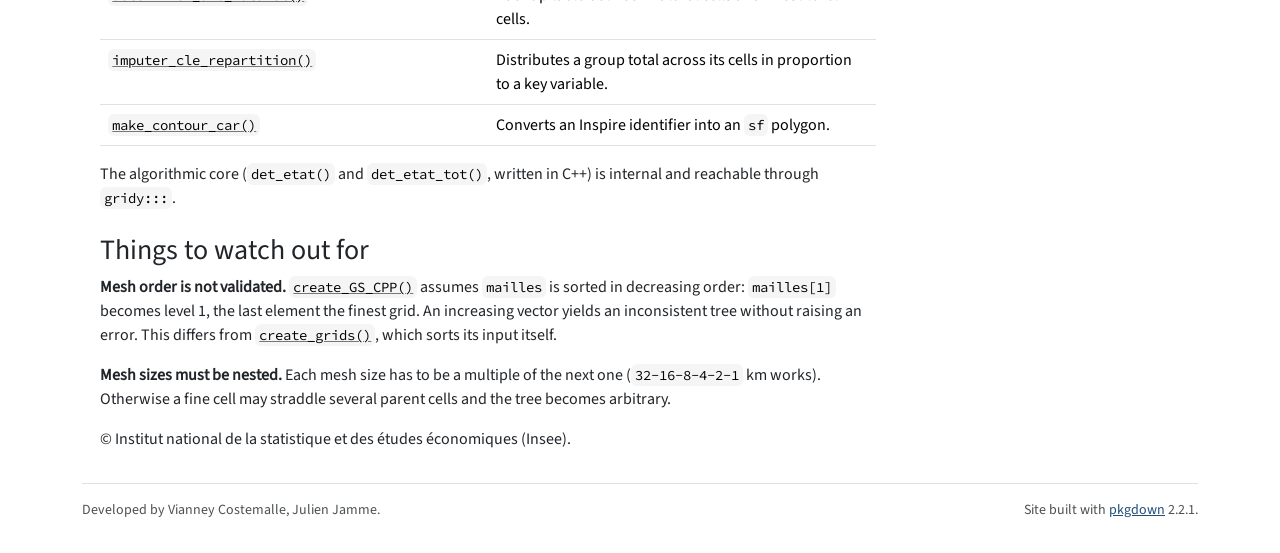
==== commit 15a4c68c: "Deploying to gh-pages from @ InseeFrLab/gridy@6db938adbb615773e165a964d08599f3886c344a 🚀" ====
--- a/index.html
+++ b/index.html
@@ -57,7 +57,11 @@
 <p><strong>Protection of multilevel gridded data using a quadtree approach.</strong></p>
 <p><code>gridy</code> builds variable-resolution grids from geolocated data. The idea is to overlay several nested square grids, from the coarsest to the finest, then decide for each cell whether it can be disseminated on its own or has to be merged with its neighbours in order to meet a confidentiality threshold.</p>
 <p>The result is a grid whose resolution adapts to density: fine wherever counts allow it, coarse elsewhere.</p>
-<p>The method has been developed at Insee and is explained in a paper presented to a conference (Journées de Méthodologie Statistique) in 2018. The paper (in French) is available <a href="https://journees-methodologie-statistique.insee.net/diffusion-de-donnees-finement-localisees-ne-laisser-personne-sur-le-carreau/" class="external-link">here</a>. The method has been presented in NTTS 2023 conference, the poster is downloadable <a href="https://github.com/InseeFrLab/ntts_2023_poster_census_sdc_template_insee/blob/main/ntts_2023_poster_census_sdc_template_insee.pdf" class="external-link">here</a>.</p>
+<div class="section level2">
+<h2 id="references">References<a class="anchor" aria-label="anchor" href="#references"></a>
+</h2>
+<p>The method has been developed at Insee and originally presented in a paper for the conference Journées de Méthodologie Statistique in 2018. The paper (in French) is available <a href="https://journees-methodologie-statistique.insee.net/diffusion-de-donnees-finement-localisees-ne-laisser-personne-sur-le-carreau/" class="external-link">here</a>. The method is also presented at the chapter 5 of the European <em>Guidelines for statistical disclosure control methods applied on geo-referenced data</em> (Möhler et al. 2025, <a href="data.europa.eu/doi/10.2785/8238461">data.europa.eu/doi/10.2785/8238461</a>).</p>
+</div>
 <div class="section level2">
 <h2 id="installation">Installation<a class="anchor" aria-label="anchor" href="#installation"></a>
 </h2>
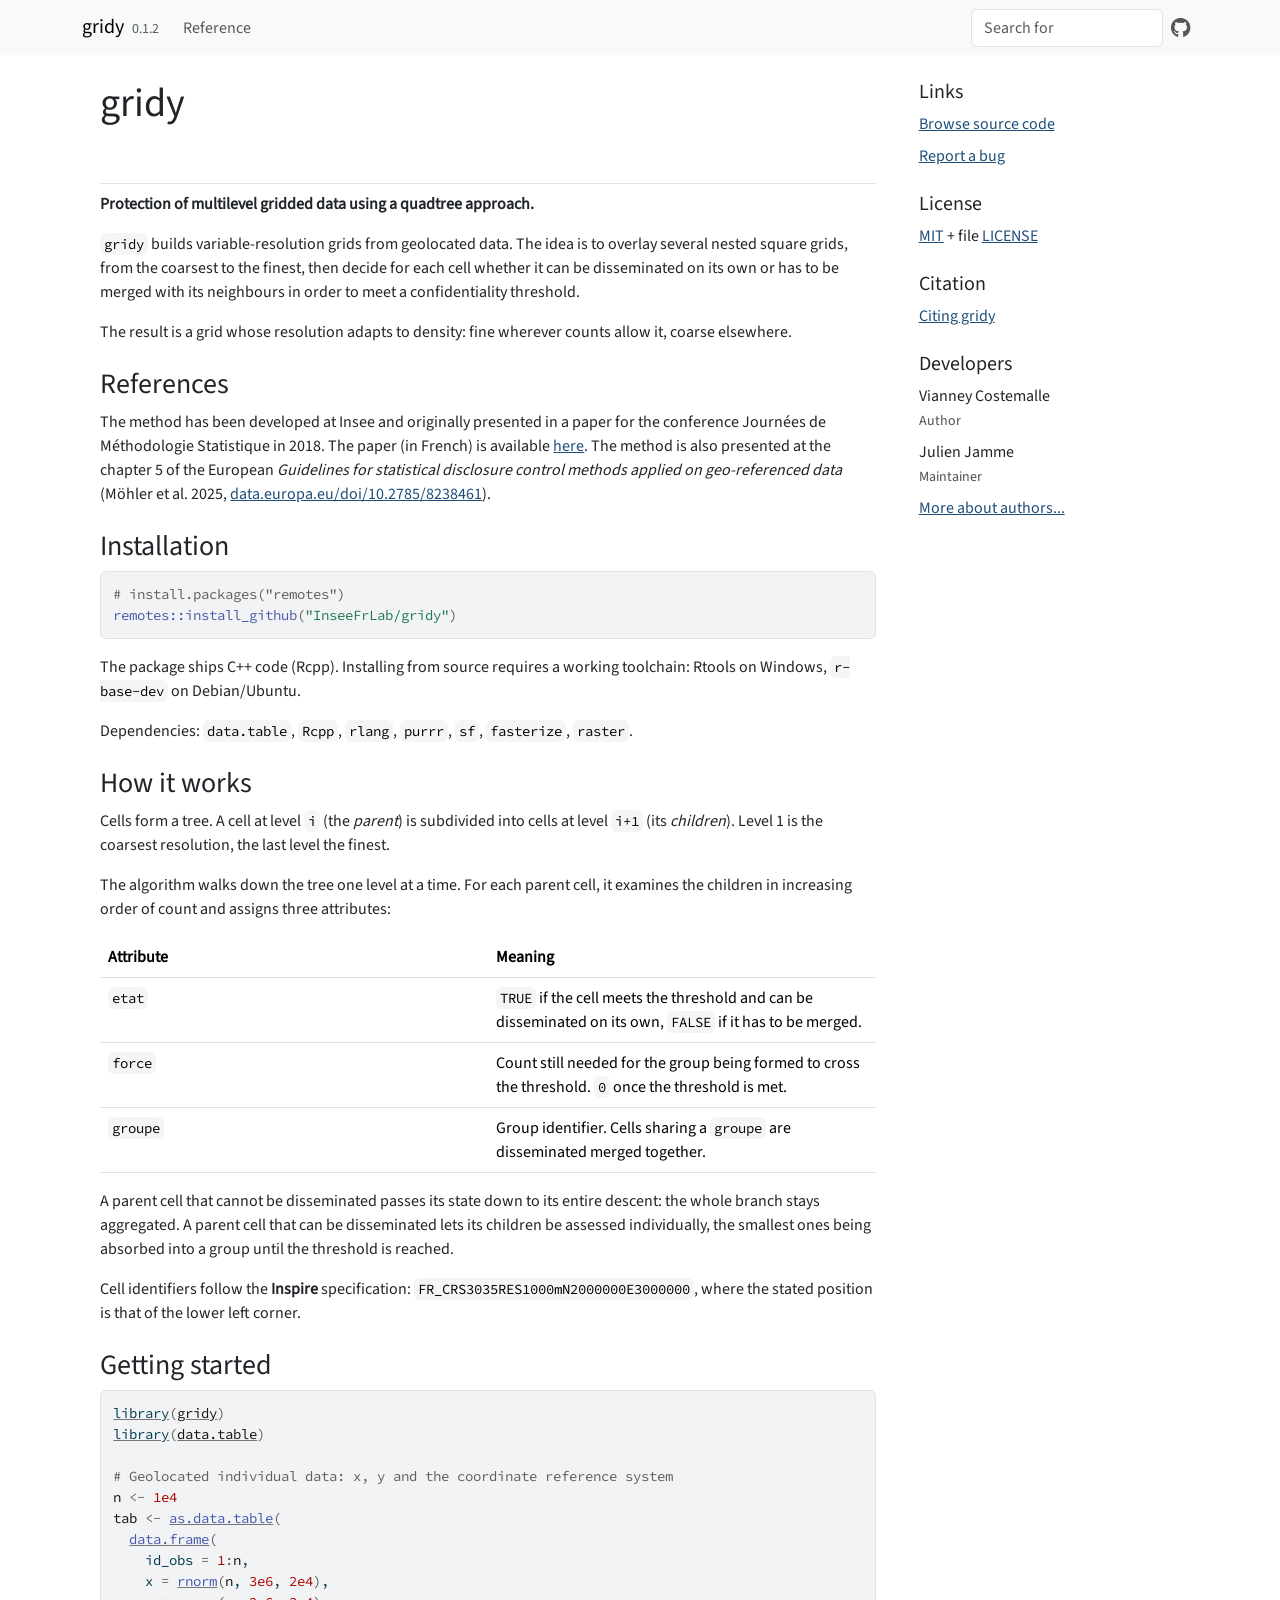
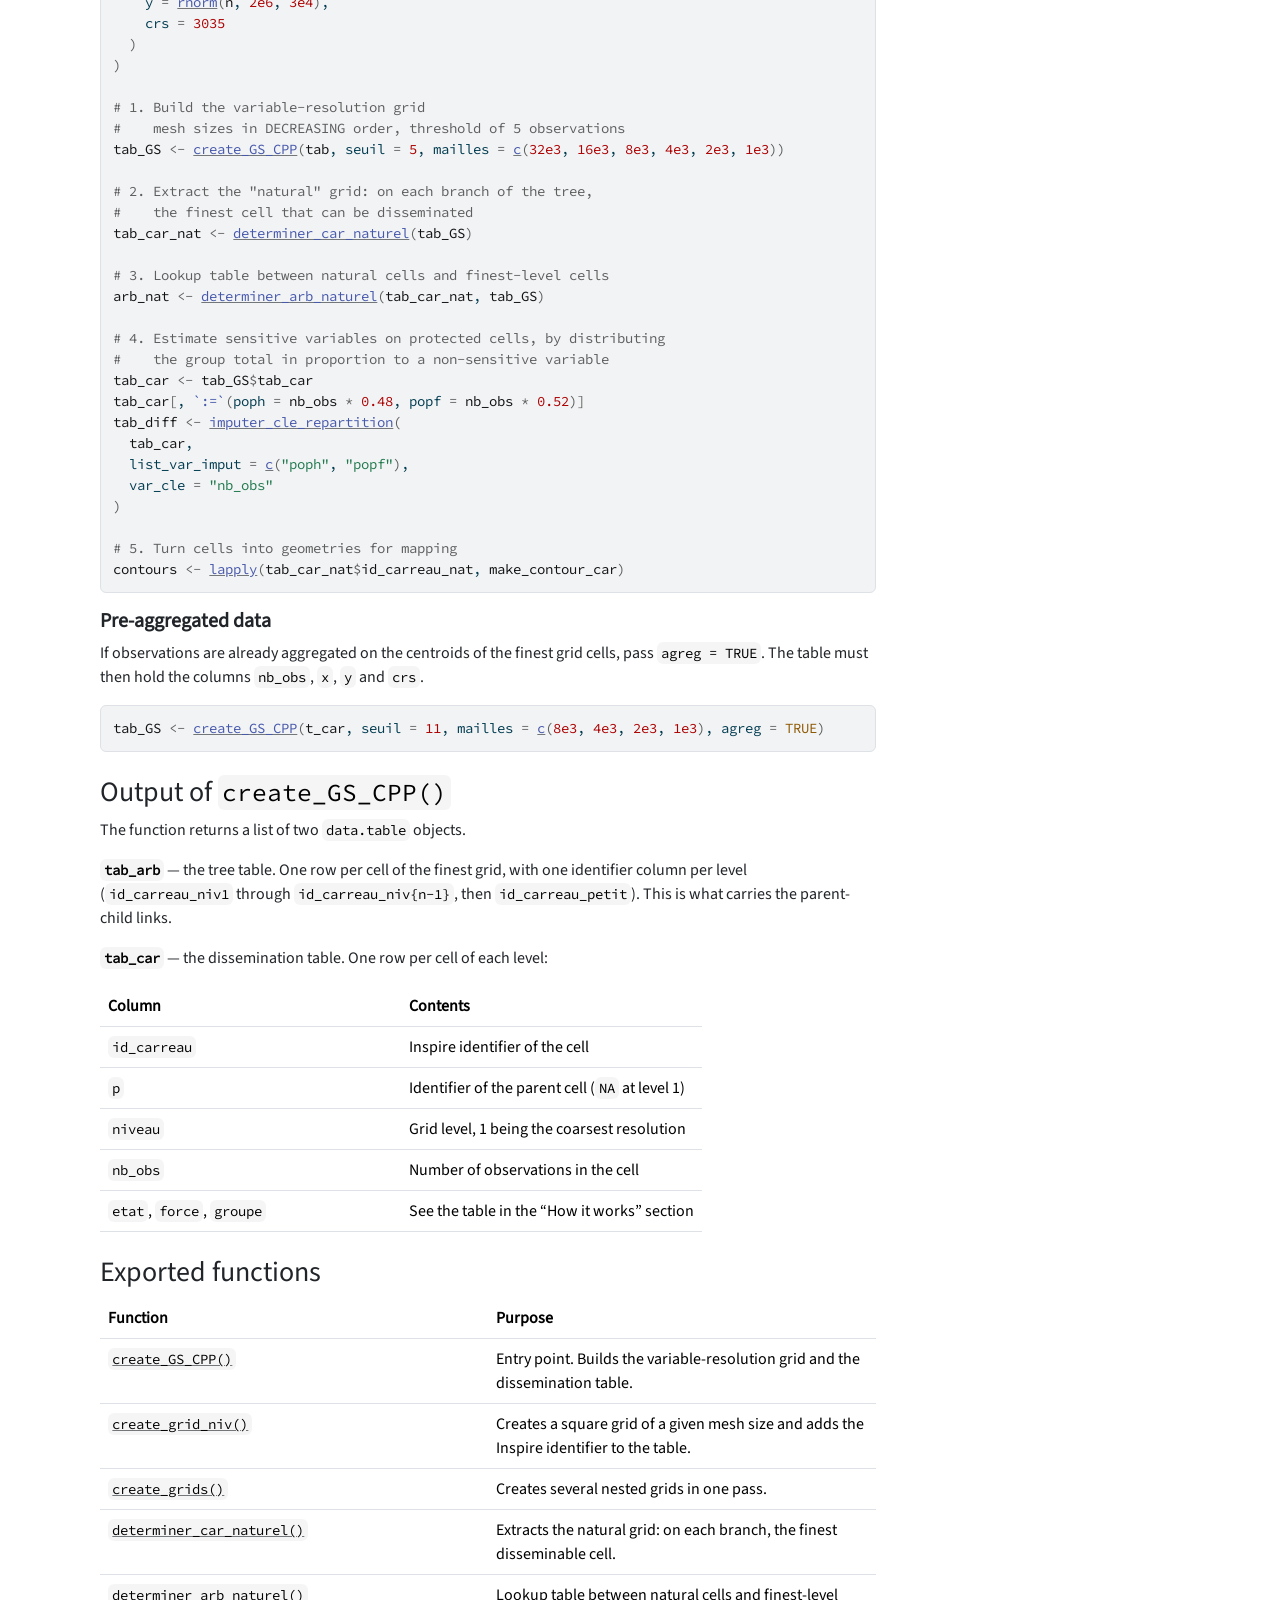
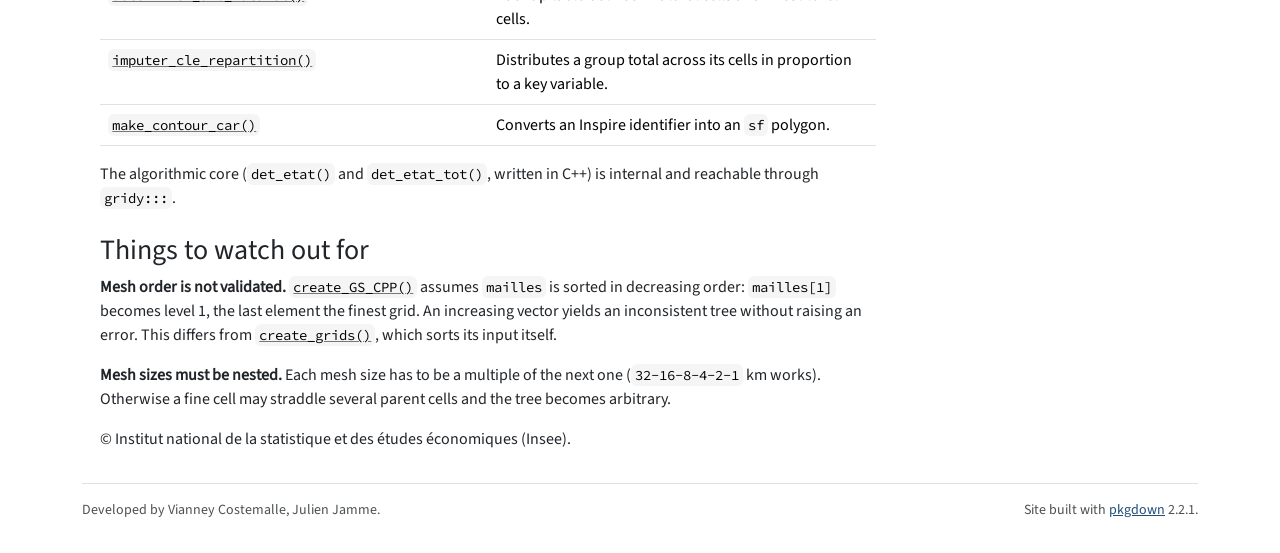
==== commit af00560f: "Deploying to gh-pages from @ InseeFrLab/gridy@4cd3c1e04f151c1f4eecde2c827b59cf4574e2b7 🚀" ====
--- a/index.html
+++ b/index.html
@@ -277,7 +277,7 @@
 <h2 data-toc-skip>Developers</h2>
 <ul class="list-unstyled">
 <li>Vianney Costemalle <br><small class="roles"> Author </small>   </li>
-<li>Julien Jamme <br><small class="roles"> Author, maintainer </small>   </li>
+<li>Julien Jamme <br><small class="roles"> Maintainer </small>   </li>
 <li><a href="authors.html">More about authors...</a></li>
 </ul>
 </div>
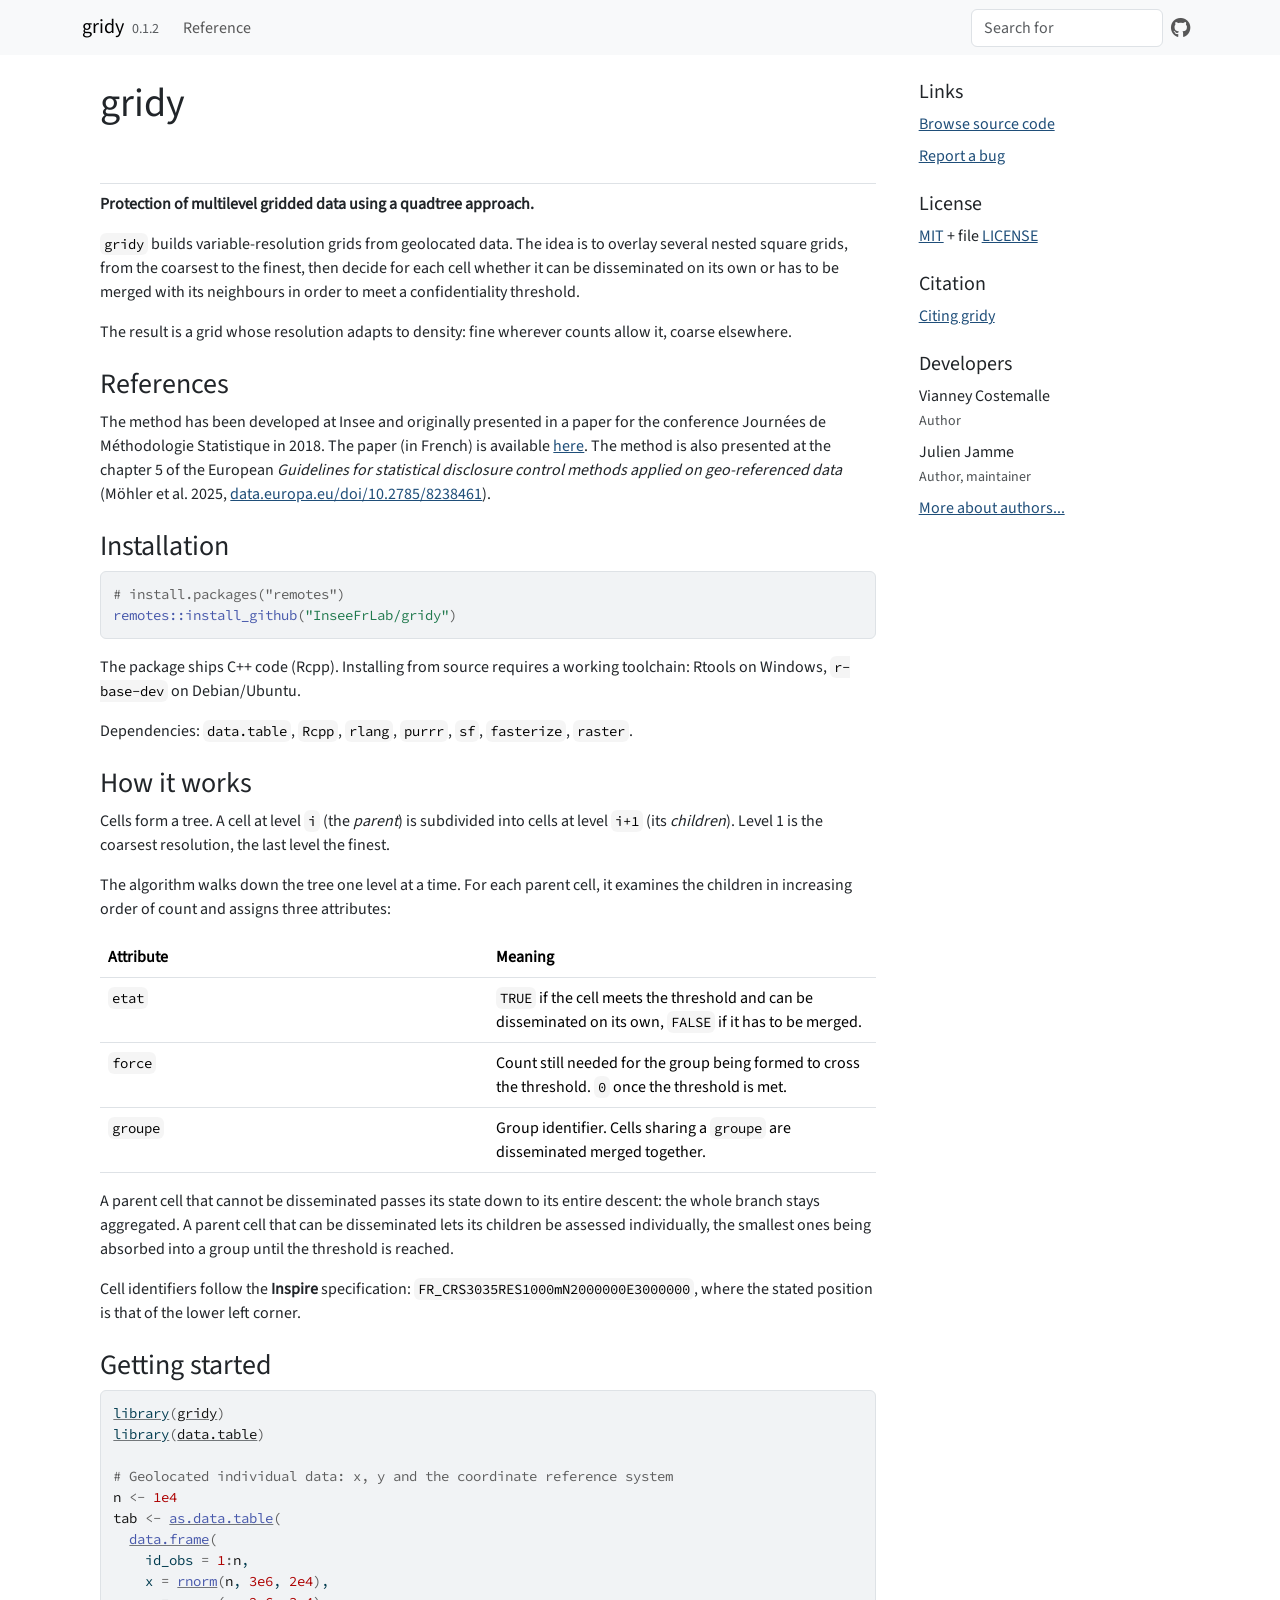
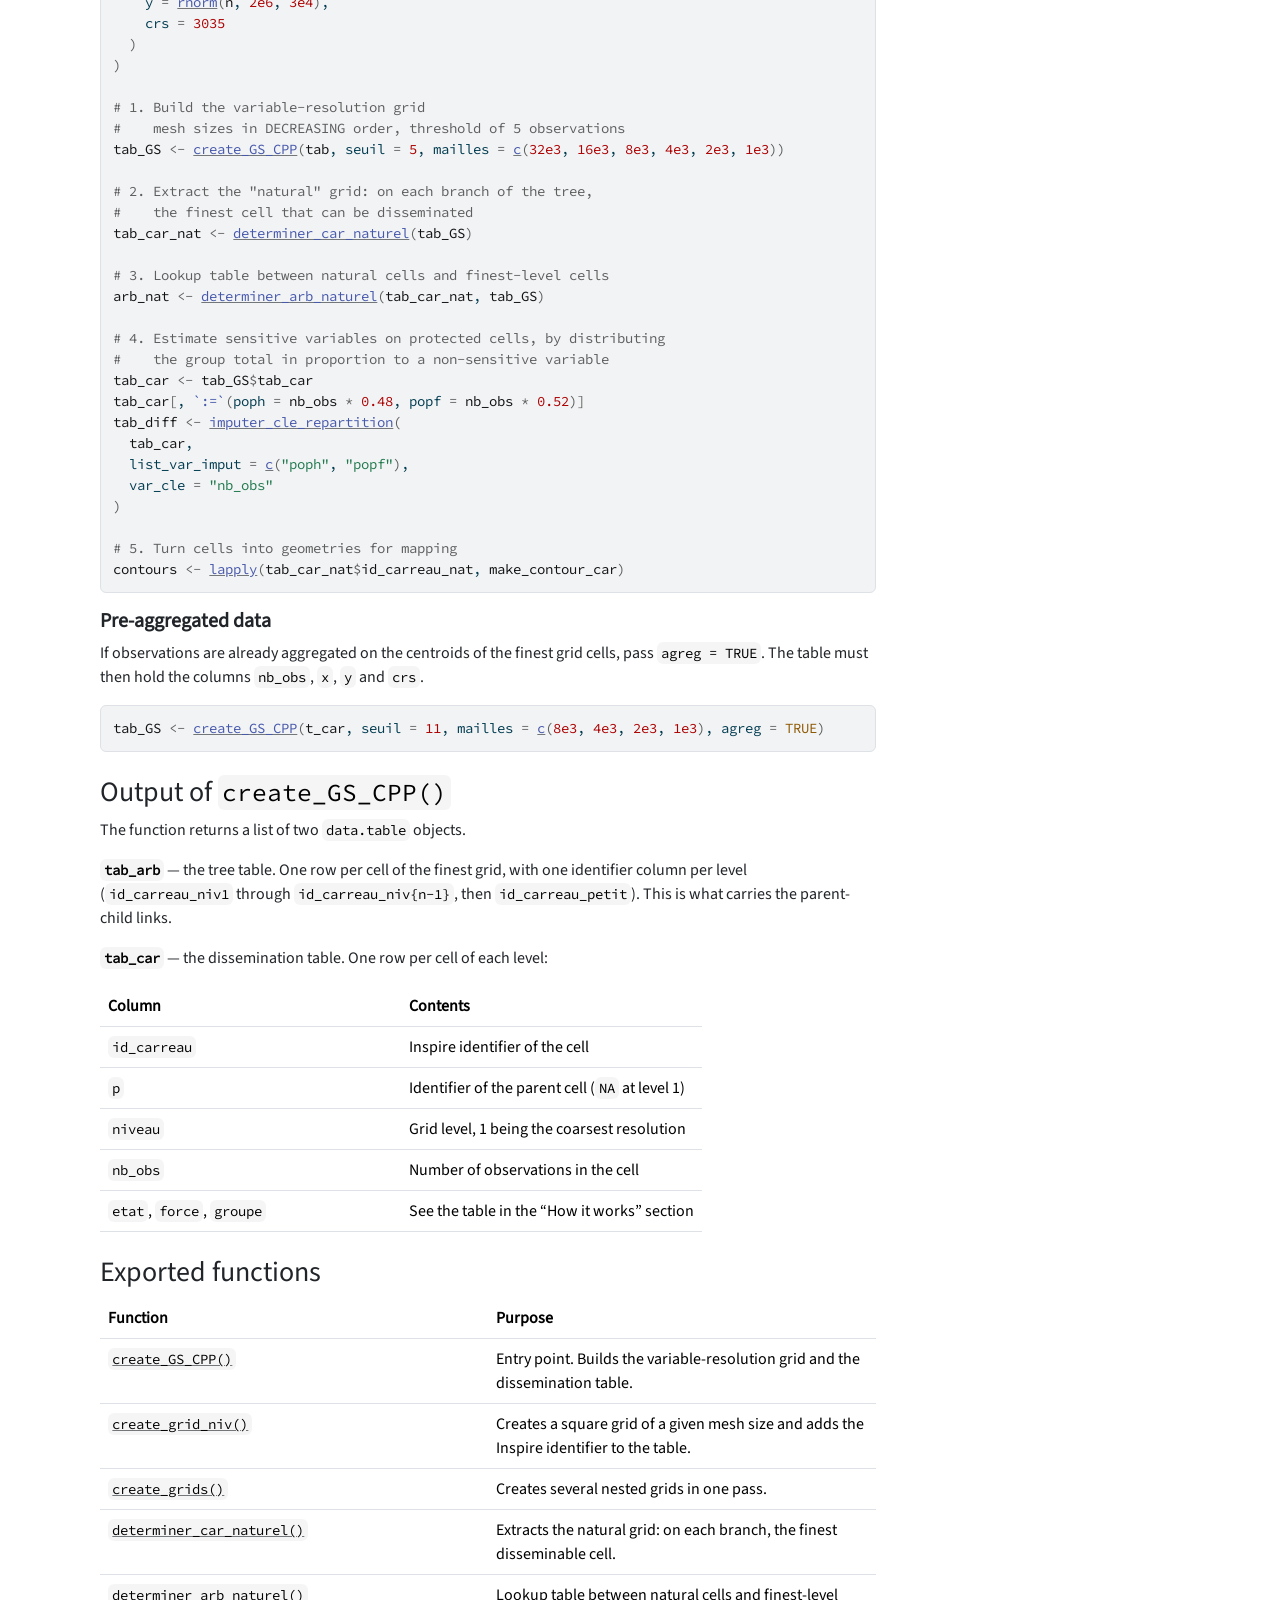
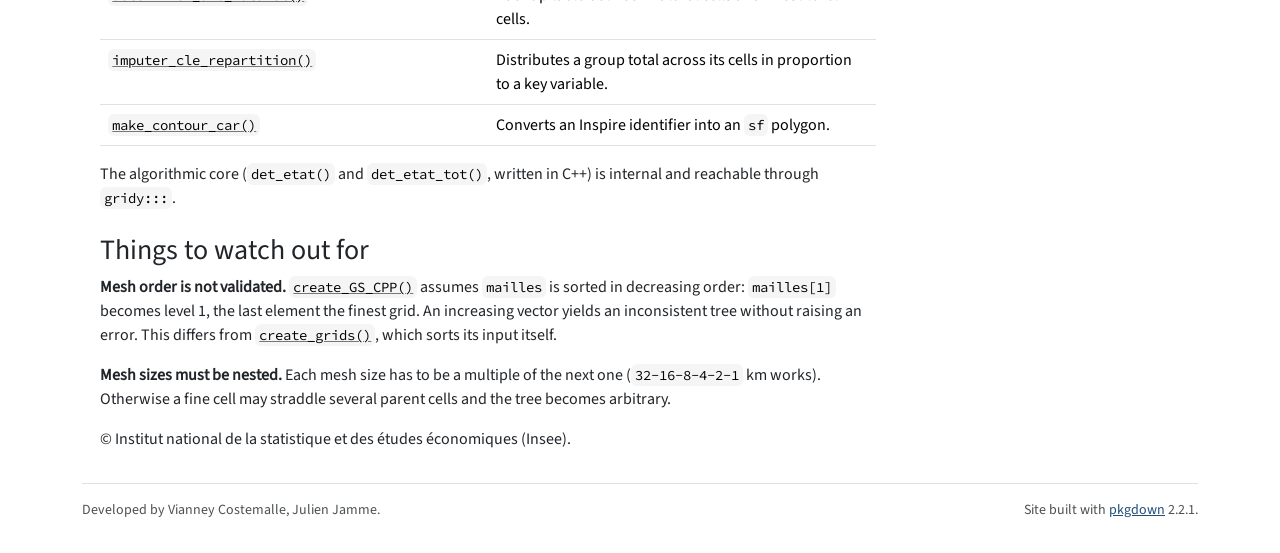
==== commit cb9e52e5: "Deploying to gh-pages from @ InseeFrLab/gridy@4e6c9285dde64188c2a4242b315e1d10ea51a3a1 🚀" ====
--- a/index.html
+++ b/index.html
@@ -277,7 +277,7 @@
 <h2 data-toc-skip>Developers</h2>
 <ul class="list-unstyled">
 <li>Vianney Costemalle <br><small class="roles"> Author </small>   </li>
-<li>Julien Jamme <br><small class="roles"> Maintainer </small>   </li>
+<li>Julien Jamme <br><small class="roles"> Author, maintainer </small>   </li>
 <li><a href="authors.html">More about authors...</a></li>
 </ul>
 </div>
